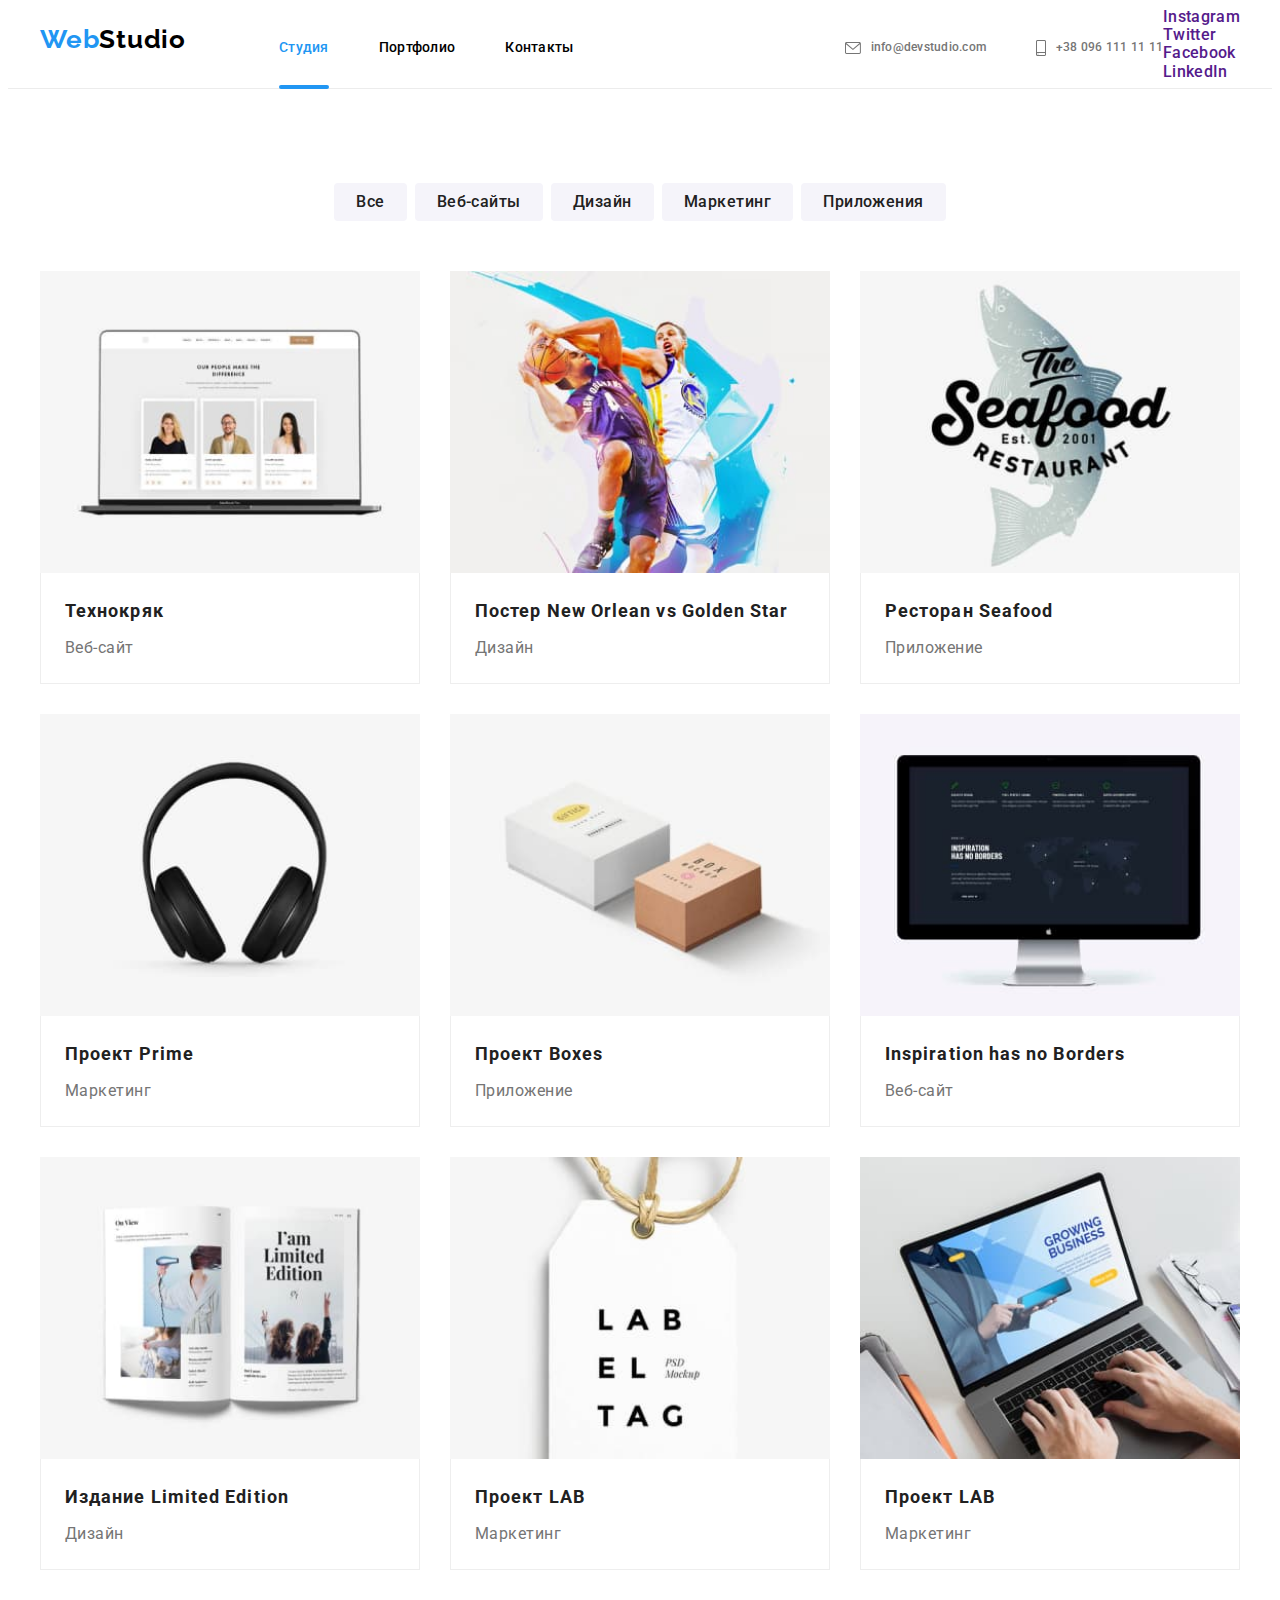
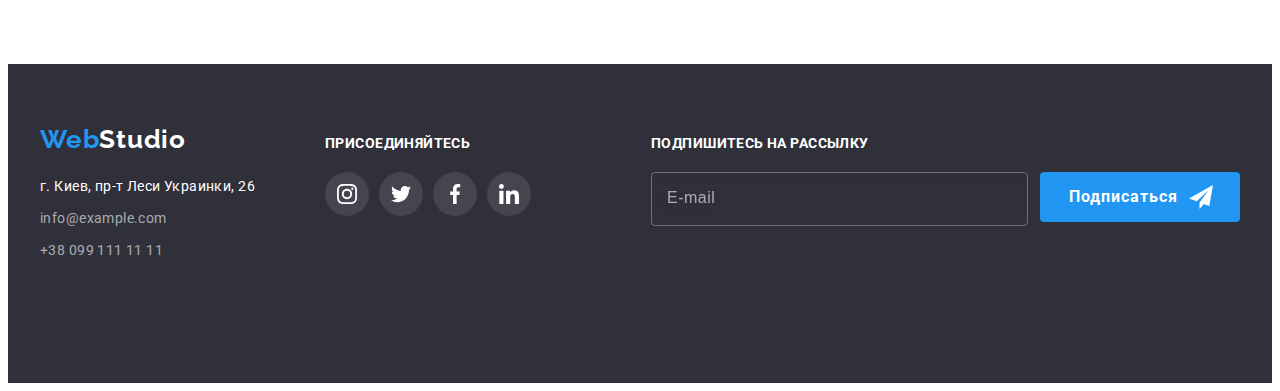
==== portfolio.html @ 8cc7b492 "оптимізовано до екранів телефону, планшету та ноутбуку" ====
<!DOCTYPE html>
<html lang="ru">
  <head>
    <meta charset="UTF-8" />
    <meta http-equiv="X-UA-Compatible" content="IE=edge" />
    <meta name="viewport" content="width=device-width, initial-scale=1.0" />
    <title>Портфолио</title>
    <link rel="preconnect" href="https://fonts.googleapis.com" />
    <link rel="preconnect" href="https://fonts.gstatic.com" crossorigin />
    <link
      href="https://fonts.googleapis.com/css2?family=Raleway:wght@700&family=Roboto:wght@400;500;700;900&display=swap"
      rel="stylesheet"
    />
    <link
      rel="stylesheet"
      href="https://cdnjs.cloudflare.com/ajax/libs/modern-normalize/1.1.0/modern-normalize.min.css"
      integrity="sha512-wpPYUAdjBVSE4KJnH1VR1HeZfpl1ub8YT/NKx4PuQ5NmX2tKuGu6U/JRp5y+Y8XG2tV+wKQpNHVUX03MfMFn9Q=="
      crossorigin="anonymous"
      referrerpolicy="no-referrer"
    />
    <link rel="stylesheet" href="./css/styles.css" />
    <link rel="stylesheet" href="./css/main.min.css" />
  </head>
  <body>
    <header class="header">
      <div class="container">
        <nav class="nav">
          <a class="logo header__logo link" href="index.html"
            >Web<span class="logo-accent-header">Studio</span></a
          >
          <button type="button" class="menu_button" data-menu-button>
            <svg
              width="40"
              height="40"
              aria-expanded="false"
              aria-label="Переключатель мобильного меню"
            >
              <use
                class="icon_cross"
                href="./img/spraite.svg#icon-cross-header"
              ></use>
              <use class="icon_menu" href="./img/spraite.svg#icon-menu"></use>
            </svg>
          </button>

          <div class="menu_header" data-menu>
            <ul class="nav__list header__nav-list list">
              <li class="nav__item">
                <a href="./index.html" class="nav__link link nav__current"
                  >Студия
                </a>
              </li>
              <li class="nav__item">
                <a href="./portfolio.html" class="nav__link link">Портфолио</a>
              </li>
              <li class="nav__item">
                <a href="" class="nav__link link">Контакты</a>
              </li>
            </ul>

            <ul class="header-contact__list list">
              <li class="header-contact__item">
                <a
                  href="tel:+380961111111"
                  class="header-contact__link header-contact__tel-icon link"
                >
                  <svg class="header-contact__icon" width="10" height="16">
                    <use href="./img/spraite.svg#icon-smartphone"></use>
                  </svg>
                  +38 096 111 11 11
                </a>
              </li>
              <li class="header-contact__item">
                <a
                  href="mail:info@devstudio.com"
                  class="header-contact__link header-contact__mail-icon link"
                >
                  <svg class="header-contact__icon" width="16" height="12">
                    <use href="./img/spraite.svg#icon-mailto"></use>
                  </svg>
                  info@devstudio.com
                </a>
              </li>
            </ul>

            <ul class="mobile__list list">
              <li class="mobile__item">
                <a href="" class="mobile__link link">Instagram</a>
              </li>
              <li class="mobile__item">
                <a href="" class="mobile__link link">Twitter</a>
              </li>
              <li class="mobile__item">
                <a href="" class="mobile__link link">Facebook</a>
              </li>
              <li class="mobile__item">
                <a href="" class="mobile__link link">LinkedIn</a>
              </li>
            </ul>
          </div>
        </nav>
      </div>
    </header>

    <main>
      <section class="portfolio">
        <div class="container">
          <h1 class="visually-hidden">Проекты</h1>
          <!-- <div class="menu"> -->
          <ul class="menu__list list">
            <li class="menu__item">
              <button type="button" class="menu__btn button">Все</button>
            </li>
            <li class="menu__item">
              <button type="button" class="menu__btn button">Веб-сайты</button>
            </li>
            <li class="menu__item">
              <button type="button" class="menu__btn button">Дизайн</button>
            </li>
            <li class="menu__item">
              <button type="button" class="menu__btn button">Маркетинг</button>
            </li>
            <li class="menu__item">
              <button type="button" class="menu__btn button">Приложения</button>
            </li>
          </ul>
          <!-- </div> -->

          <ul class="gallery list">
            <li class="gallery__item">
              <a href="" class="gallery__link link">
                <div class="gallery__img">
                  <img
                    src="./img/tehnokryak.jpg"
                    alt="Проект Технокряк"
                    width="370"
                  />
                  <p class="gallery__top-text">
                    Ресурс предлагает комплексные предложения с разным уровнем
                    функционала и сервисов. Все это позволит посетителю получить
                    исчерпывающие сведения о компании или частном лице.
                  </p>
                </div>
                <div class="gallery__box">
                  <h2 class="gallery__title">Технокряк</h2>
                  <p class="gallery__text">Веб-сайт</p>
                </div>
              </a>
            </li>

            <li class="gallery__item">
              <a href="" class="gallery__link link">
                <div class="gallery__img">
                  <img
                    src="./img/orlean.jpg"
                    alt="Проект New Orlean vs Golden Star"
                    width="370"
                  />
                  <p class="gallery__top-text">
                    Ресурс предлагает комплексные предложения с разным уровнем
                    функционала и сервисов. Все это позволит посетителю получить
                    исчерпывающие сведения о компании или частном лице.
                  </p>
                </div>
                <div class="gallery__box">
                  <h2 class="gallery__title">
                    Постер New Orlean vs Golden Star
                  </h2>
                  <p class="gallery__text">Дизайн</p>
                </div>
              </a>
            </li>
            <li class="gallery__item">
              <a href="" class="gallery__link link">
                <div class="gallery__img">
                  <img
                    src="./img/seafood.jpg"
                    alt="Проект Ресторан Seafood"
                    width="370"
                  />
                  <p class="gallery__top-text">
                    Ресурс предлагает комплексные предложения с разным уровнем
                    функционала и сервисов. Все это позволит посетителю получить
                    исчерпывающие сведения о компании или частном лице.
                  </p>
                </div>
                <div class="gallery__box">
                  <h2 class="gallery__title">Ресторан Seafood</h2>
                  <p class="gallery__text">Приложение</p>
                </div>
              </a>
            </li>

            <li class="gallery__item">
              <a href="" class="gallery__link link">
                <div class="gallery__img">
                  <img src="./img/prime.jpg" alt="Проект Prime" width="370" />
                  <p class="gallery__top-text">
                    Ресурс предлагает комплексные предложения с разным уровнем
                    функционала и сервисов. Все это позволит посетителю получить
                    исчерпывающие сведения о компании или частном лице.
                  </p>
                </div>
                <div class="gallery__box">
                  <h2 class="gallery__title">Проект Prime</h2>
                  <p class="gallery__text">Маркетинг</p>
                </div>
              </a>
            </li>

            <li class="gallery__item">
              <a href="" class="gallery__link link">
                <div class="gallery__img">
                  <img src="./img/boxes.jpg" alt="Проект Boxes" width="370" />
                  <p class="gallery__top-text">
                    Ресурс предлагает комплексные предложения с разным уровнем
                    функционала и сервисов. Все это позволит посетителю получить
                    исчерпывающие сведения о компании или частном лице.
                  </p>
                </div>
                <div class="gallery__box">
                  <h2 class="gallery__title">Проект Boxes</h2>
                  <p class="gallery__text">Приложение</p>
                </div>
              </a>
            </li>

            <li class="gallery__item">
              <a href="" class="gallery__link link">
                <div class="gallery__img">
                  <img
                    src="./img/borders.jpg"
                    alt="Проект Inspiration has no Borders"
                    width="370"
                  />
                  <p class="gallery__top-text">
                    Ресурс предлагает комплексные предложения с разным уровнем
                    функционала и сервисов. Все это позволит посетителю получить
                    исчерпывающие сведения о компании или частном лице.
                  </p>
                </div>
                <div class="gallery__box">
                  <h2 class="gallery__title">Inspiration has no Borders</h2>
                  <p class="gallery__text">Веб-сайт</p>
                </div>
              </a>
            </li>

            <li class="gallery__item">
              <a href="" class="gallery__link link">
                <div class="gallery__img">
                  <img
                    src="./img/edition.jpg"
                    alt="Проект Limited Edition"
                    width="370"
                  />
                  <p class="gallery__top-text">
                    Ресурс предлагает комплексные предложения с разным уровнем
                    функционала и сервисов. Все это позволит посетителю получить
                    исчерпывающие сведения о компании или частном лице.
                  </p>
                </div>
                <div class="gallery__box">
                  <h2 class="gallery__title">Издание Limited Edition</h2>
                  <p class="gallery__text">Дизайн</p>
                </div>
              </a>
            </li>

            <li class="gallery__item">
              <a href="" class="gallery__link link">
                <div class="gallery__img">
                  <img src="./img/lab.jpg" alt="Проект LAB" width="370" />
                  <p class="gallery__top-text">
                    Ресурс предлагает комплексные предложения с разным уровнем
                    функционала и сервисов. Все это позволит посетителю получить
                    исчерпывающие сведения о компании или частном лице.
                  </p>
                </div>
                <div class="gallery__box">
                  <h2 class="gallery__title">Проект LAB</h2>
                  <p class="gallery__text">Маркетинг</p>
                </div>
              </a>
            </li>

            <li class="gallery__item">
              <a href="" class="gallery__link link">
                <div class="gallery__img">
                  <img
                    src="./img/business.jpg"
                    alt="Проект Growing Business"
                    width="370"
                  />
                  <p class="gallery__top-text">
                    Ресурс предлагает комплексные предложения с разным уровнем
                    функционала и сервисов. Все это позволит посетителю получить
                    исчерпывающие сведения о компании или частном лице.
                  </p>
                </div>
                <div class="gallery__box">
                  <h2 class="gallery__title">Проект LAB</h2>
                  <p class="gallery__text">Маркетинг</p>
                </div>
              </a>
            </li>
          </ul>
        </div>
      </section>
    </main>

    <footer class="footer">
      <div class="container footer__container">
        <div class="footer__contact-box">
          <a class="logo footer__logo link" href="index.html"
            >Web<span class="footer__accent-logo">Studio</span></a
          >
          <address class="footer__address">
            г. Киев, пр-т Леси Украинки, 26
          </address>
          <ul class="footer__list list">
            <li class="footer__item">
              <a class="footer__contact link" href="mailto:info@example.com"
                >info@example.com</a
              >
            </li>
            <li class="footer__item">
              <a class="footer__contact link" href="tel:+380991111111"
                >+38 099 111 11 11</a
              >
            </li>
          </ul>
        </div>

        <div class="footer__socials">
          <h2 class="footer__title">присоединяйтесь</h2>

          <ul class="socials list">
            <li class="socials__item">
              <a class="socials__link footer__link link" href=""
                ><svg
                  class="socials__icon footer__icon"
                  width="20px"
                  height="20px"
                >
                  <use href="./img/spraite.svg#icon-instagram"></use>
                </svg>
              </a>
            </li>

            <li class="socials__item">
              <a class="socials__link footer__link link" href=""
                ><svg
                  class="socials__icon footer__icon"
                  width="20px"
                  height="20px"
                >
                  <use href="./img/spraite.svg#icon-twitter"></use>
                </svg>
              </a>
            </li>

            <li class="socials__item">
              <a class="socials__link footer__link link" href=""
                ><svg
                  class="socials__icon footer__icon"
                  width="20px"
                  height="20px"
                >
                  <use href="./img/spraite.svg#icon-facebook"></use>
                </svg>
              </a>
            </li>

            <li class="socials__item">
              <a class="socials__link footer__link link" href=""
                ><svg
                  class="socials__icon footer__icon"
                  width="20px"
                  height="20px"
                >
                  <use href="./img/spraite.svg#icon-linkedin"></use>
                </svg>
              </a>
            </li>
          </ul>
        </div>

        <div class="subscribe">
          <p class="subscribe__text">Подпишитесь на рассылку</p>

          <form name="subscribe__form" class="subscribe__form">
            <input
              type="email"
              class="subscribe__input"
              name="user-email-two"
              id="user-email-two"
              placeholder="E-mail"
            />

            <button type="submit" class="btn subscribe__btn button">
              Подписаться
              <svg class="subscribe__icon" width="24" height="24">
                <use href="./img/spraite.svg#icon-icon-send"></use>
              </svg>
            </button>
          </form>
        </div>
      </div>
    </footer>

    <script src="./js/mobile-menu.js"></script>
  </body>
</html>
---- css/styles.css ----
/* основний колір заголовків 2-3 рівня #212121;  */
/* основний колір тексту  #757575;*/
/* акцент #2196f3; */

/* ----------------------header---------------------- */

/*----------- Перша секція-HERO-ЭФФЕКТИВНЫЕ РЕШЕНИЯ ДЛЯ ВАШЕГО БИЗНЕСА---------*/

/* ------------------------------MODAL--------------- */

/*---------------Переваги-advantage------------------ */

/*------------------------work--Чем мы занимаемся----------------------- */

/*-------------------Наша команда-team------------------ */

/* ---------------Секція Клієнти ---------------*/

/*----------------------footer--------------------- */

/* ----------------------------Підписка на розсилку------------- */

/*----------------------Сторінка 2 Портфолио- gallery--------------------- */
---- css/main.min.css ----
:root{--primary-text-color: #757575;--tittle-text-color: #212121;--accent-color: #2196f3;--main-tittle-text-color: #ffffff;--typical-margin: 30px}body{font-family:Roboto, sans-serif}.link{text-decoration:none}.list{list-style:none}p,h1,h2,h3,h4,h5,h6{margin:0}ul,ol{margin:0;padding-left:0}button{cursor:pointer}img{display:block;max-width:100%;height:auto;width:100%}.visually-hidden{position:absolute;white-space:nowrap;width:1px;height:1px;overflow:hidden;border:0;padding:0;clip:rect(0 0 0 0);clip-path:inset(50%);margin:-1px}.container{width:100%;margin:0 auto;padding-left:15px;padding-right:15px}@media screen and (min-width: 480px){.container{width:480px}}@media screen and (min-width: 768px){.container{width:768px}}@media screen and (min-width: 1200px){.container{width:1200px}}.logo{font-family:Raleway, sans-serif;font-weight:700;font-size:24px;line-height:1.16;letter-spacing:0.03em;color:var(--accent-color)}@media screen and (min-width: 1200px){.logo{font-size:26px;line-height:1.19}}.logo-accent-header{color:#000000}.header__logo{padding:16px 0}.btn{display:flex;align-items:center;margin-left:auto;margin-right:auto;border:1px solid transparent;border-radius:4px;min-width:200px;font-family:inherit;font-weight:700;font-size:16px;line-height:1.88;letter-spacing:0.06em;color:var(--main-tittle-text-color);background-color:var(--accent-color);transition:box-shadow 250ms cubic-bezier(0.4, 0, 0.2, 1),background-color 250ms cubic-bezier(0.4, 0, 0.2, 1)}.btn:hover,.btn:focus{box-shadow:0px 4px 4px #000;background-color:#188ce8}.subscribe__text{margin-bottom:20px;font-weight:700;font-size:14px;line-height:1.14;letter-spacing:0.03em;text-transform:uppercase;color:var(--main-tittle-text-color)}@media screen and (min-width: 1200px){.subscribe{margin-left:auto}}@media screen and (min-width: 1200px){.subscribe__form{display:flex}}.subscribe__input{width:100%;padding-left:15px;margin-bottom:20px;height:50px;border:1px solid rgba(255,255,255,0.3);filter:drop-shadow(0px 4px 4px rgba(0,0,0,0.15));border-radius:4px;outline:none;background:transparent;transition:border-color 250ms cubic-bezier(0.4, 0, 0.2, 1)}@media screen and (min-width: 768px){.subscribe__input{width:450px}}@media screen and (min-width: 1200px){.subscribe__input{width:358px}}.subscribe__input:hover,.subscribe__input:focus{border-color:var(--accent-color)}.subscribe__input::placeholder{font-weight:400;font-size:16px;line-height:1.25;letter-spacing:0.03em;color:rgba(255,255,255,0.6)}.subscribe__btn{padding:10px 28px;position:relative;height:50px}@media screen and (min-width: 1200px){.subscribe__btn{margin-left:12px}}.subscribe__icon{position:absolute;left:148px;top:50%;transform:translateY(-50%)}.backdrop{width:100%;height:100%;background-color:rgba(0,0,0,0.2);position:fixed;top:0;transition:opacity 250ms, visibility 250ms}.modal{padding:40px;width:450px;background-color:#ffffff;border-radius:4px;box-shadow:0px 1px 3px rgba(0,0,0,0.12),0px 1px 1px rgba(0,0,0,0.14),0px 2px 1px rgba(0,0,0,0.2);position:absolute;top:50%;left:50%;transform:translate(-50%, -50%);transition:transform 250ms cubic-bezier(0.4, 0, 0.2, 1)}@media screen and (min-width: 1200px){.modal{width:528px}}.modal__close-btn{width:30px;height:30px;border:1px solid rgba(0,0,0,0.1);border-radius:50%;background-color:transparent;position:absolute;top:8px;right:8px;display:flex;align-items:center;justify-content:center;padding:0}.modal__icon-btn{fill:#000000;transition:fill 250ms cubic-bezier(0.4, 0, 0.2, 1)}.modal__icon-btn:focus,.modal__icon-btn:hover{fill:var(--accent-color)}.is-hidden{visibility:hidden;opacity:0;pointer-events:none}.no-scroll{overflow:hidden}.modal__title{margin-bottom:12px;text-align:center;font-weight:700;font-size:20px;line-height:1.15;text-align:center;letter-spacing:0.03em;color:var(--tittle-text-color)}@media screen and (min-width: 1200px){.modal__title{font-weight:700;font-size:20px;line-height:1.15;letter-spacing:.03em}}.modal__field{margin-bottom:10px}.input__wrap{position:relative}.modal__icon{position:absolute;left:7px;top:50%;transform:translateY(-50%);transition:fill 250ms cubic-bezier(0.4, 0, 0.2, 1)}.modal__input:focus+.modal__icon{fill:var(--accent-color)}.modal__input{width:100%;height:40px;border:1px solid rgba(33,33,33,0.2);border-radius:4px;padding-left:42px;outline:none;transition:border-color 250ms cubic-bezier(0.4, 0, 0.2, 1)}.modal__input:focus,.modal__input:hover{border-color:var(--accent-color)}.modal__text{padding:12px 16px;width:100%;height:120px;border:1px solid rgba(33,33,33,0.2);border-radius:4px;resize:none;outline:none;transition:border-color 250ms cubic-bezier(0.4, 0, 0.2, 1)}.modal__text:focus,.modal__text:hover{border-color:var(--accent-color)}.modal__input::placeholder{font-weight:400;font-size:14px;line-height:1.14;letter-spacing:0.01em;color:rgba(117,117,117,0.5)}.modal__label{font-weight:400;font-size:12px;line-height:1.17;letter-spacing:0.01em;color:var(--primary-text-color);margin-bottom:4px;display:block}.modal__field{margin-bottom:10px}.modal__check-text::before{content:"";width:16px;height:15px;border:2px solid #212121;border-radius:2px;margin-right:8px}.modal__check:checked+.modal__check-text::before{background-color:var(--accent-color);background-image:url(../img/vector.svg);border:none;background-repeat:no-repeat;background-position:center;transition:border-color 250ms cubic-bezier(0.4, 0, 0.2, 1)}.modal__check:focus+.modal__check-text::before{border-color:var(--accent-color)}.modal__check-text{display:flex;align-items:center;position:relative;font-weight:400;font-size:12px;line-height:1.16;letter-spacing:0.03em;color:var(--primary-text-color)}@media screen and (min-width: 1200px){.modal__check-text{font-weight:400;font-size:14px;line-height:1.71}}.modal__check-link{margin-left:3px;font-weight:400;font-size:12px;line-height:1.16;letter-spacing:0.03em;text-decoration-line:underline;color:var(--accent-color)}@media screen and (min-width: 1200px){.modal__check-link{font-size:14px;line-height:1.71;letter-spacing:.03em}}.modal__btn{padding:10px 55px}.card{display:flex;flex-wrap:wrap;gap:30px}.card__item{background:#ffffff;box-shadow:0px 1px 3px rgba(0,0,0,0.12),0px 1px 1px rgba(0,0,0,0.14),0px 2px 1px rgba(0,0,0,0.2);border-radius:0px 0px 4px 4px;width:100%}@media screen and (min-width: 768px){.card__item{width:calc((100% - 30px) / 2)}}@media screen and (min-width: 1200px){.card__item{width:calc((100% - 90px) / 4)}}.card__title{font-weight:500;font-size:16px;line-height:1.19;text-align:center;letter-spacing:0.03em;color:var(--tittle-text-color);margin-bottom:10px}.card__text{line-height:1.19;text-align:center;letter-spacing:0.03em;color:var(--primary-text-color);margin-bottom:16px}.card__box{padding-top:30px;padding-bottom:24px}@media screen and (min-width: 1200px){.card__box{padding-bottom:30px}}.socials{display:flex;justify-content:center}.socials__item{width:44px;height:44px}.socials .socials__item+.socials__item{margin-left:10px}.socials__icon{background-position:center;background-size:contain;background-repeat:no-repeat}.socials__link{display:flex;justify-content:center;align-items:center;width:100%;height:100%;border-radius:50%;transition:background-color 250ms cubic-bezier(0.4, 0, 0.2, 1)}.socials__link:hover,.socials__link:focus{background-color:var(--accent-color)}.menu__list{display:flex}@media screen and (max-width: 767px){.menu__list{margin-bottom:40px;flex-wrap:wrap;row-gap:15px}}@media screen and (min-width: 768px){.menu__list{margin-bottom:30px;justify-content:center}}@media screen and (min-width: 1200px){.menu__list{margin-bottom:50px}}.menu__list .menu__item+.menu__item{margin-left:8px}.menu__btn{font-family:inherit;font-weight:500;font-size:16px;line-height:1.62;letter-spacing:0.03em;color:var(--tittle-text-color);background:#f5f4fa;border:none;cursor:pointer;display:block;padding:6px 22px;border-radius:4px;transition:color 250ms cubic-bezier(0.4, 0, 0.2, 1),background 250ms cubic-bezier(0.4, 0, 0.2, 1),box-shadow 250ms cubic-bezier(0.4, 0, 0.2, 1)}.menu__btn:hover,.menu__btn:focus{background:var(--accent-color);color:var(--main-tittle-text-color);box-shadow:0px 3px 1px rgba(0,0,0,0.1),0px 1px 2px rgba(0,0,0,0.08),0px 2px 2px rgba(0,0,0,0.12)}.header{position:relative;height:60px;font-weight:500;line-height:1.14;letter-spacing:.02em;border-bottom:1px solid #ececec}@media screen and (min-width: 768px){.header{height:80px}}.nav{display:flex}.menu_button{position:fixed;top:10px;right:15px;padding:0;border:none;background-color:transparent;z-index:10}.menu_button:hover,.menu_button:focus{fill:var(--accent-color);transition:fill 250ms var(--time-function)}.menu_button .icon_cross{display:none}.menu_button.is-open .icon_menu{display:none}.menu_button.is-open .icon_cross{display:block}@media screen and (min-width: 768px){.menu_button{display:none}}.menu_header{width:100%}@media screen and (max-width: 767px){.menu_header{display:none;position:fixed;height:800px;background-color:white;top:0;left:0;z-index:1}.menu_header.is-open{display:flex;flex-direction:column;padding:48px 40px}}@media screen and (min-width: 768px){.menu_header{display:flex}}.header__nav-list{font-weight:500;font-size:40px;line-height:1.75;letter-spacing:.02em;margin-bottom:auto}@media screen and (min-width: 768px){.header__nav-list{display:flex;font-weight:500;font-size:14px;line-height:1.14;letter-spacing:.02em;gap:50px;margin-left:88px}}@media screen and (min-width: 1200px){.header__nav-list{margin-left:93px}}.nav__item{margin-bottom:33px}@media screen and (min-width: 768px){.nav__item{margin-bottom:0}}.nav__link{color:var(--title-text-color);transition:color 250ms var(--time-function)}.nav__link:hover,.nav__link:focus{color:var(--accent-color)}@media screen and (min-width: 768px){.nav__link{padding-top:32px;padding-bottom:32px;display:block}}.nav__link{color:var(--title-text-color);transition:color 250ms var(--time-function)}.nav__link:hover,.nav__link:focus{color:var(--accent-color)}@media screen and (min-width: 768px){.nav__link{display:block;padding-top:32px;padding-bottom:32px}}.nav__current{color:var(--accent-color)}@media screen and (min-width: 768px){.nav__current{position:relative}.nav__current:after{content:"";position:absolute;left:0;bottom:-1px;width:100%;height:4px;display:block;background-color:var(--accent-color);border-radius:2px}}@media screen and (min-width: 768px){.header-contact__list{display:flex;flex-direction:column-reverse;justify-content:center;margin-left:auto;gap:10px}}@media screen and (min-width: 1200px){.header-contact__list{flex-direction:row-reverse;align-items:center;gap:50px}}.header-contact__item{margin-bottom:30px}@media screen and (min-width: 768px){.header-contact__item{margin:0}}.header-contact__tel-icon{transition:color 250ms var(--time-function)}.header-contact__tel-icon:focus,.header-contact__tel-icon:hover{color:var(--accent-color)}@media screen and (max-width: 767px){.header-contact__tel-icon{color:var(--accent-color);font-weight:500;font-size:34px;line-height:1.17;letter-spacing:.02em}}@media screen and (min-width: 768px){.header-contact__tel-icon{color:var(--primary-text-color);display:flex;align-items:center;font-weight:500;font-size:12px;line-height:1.16;letter-spacing:.02em}}.header-contact__mail-icon{color:var(--primary-text-color);transition:color 250ms var(--time-function);font-weight:500;font-size:24px;line-height:1.16;letter-spacing:.02em}.header-contact__mail-icon:focus,.header-contact__mail-icon:hover{color:var(--accent-color)}@media screen and (min-width: 768px){.header-contact__mail-icon{font-weight:500;font-size:12px;line-height:1.16;letter-spacing:.02em;display:flex;align-items:center}}.header-contact__icon{display:inline-block;fill:currentColor;margin-right:10px;justify-content:center}@media screen and (max-width: 767px){.header-contact__icon{display:none}}.sites__list{display:flex;gap:20px;margin-top:65px}@media screen and (min-width: 768px){.sites__list{display:none}}.sites__item+.mobile__item{position:relative;transition:color 250ms var(--time-function)}.sites__item+.mobile__item::before{content:"";position:absolute;left:-10px;display:block;height:100%;border-right:1px solid rgba(33,33,33,0.2)}.sites__item+.mobile__item:hover,.sites__item+.mobile__item:focus{color:var(--accent-color)}.sites__link{color:var(--accent-color);font-weight:500;font-size:18px;line-height:1.22;letter-spacing:.02em}.hero{padding:118px 0;max-height:400px;background-image:linear-gradient(to right, rgba(47,48,58,0.4), rgba(47,48,58,0.4)),url(../img/hero-mobil.jpg);background-size:cover;background-position:center;background-repeat:no-repeat;text-align:center}@media screen and (min-width: 768px){.hero{background-image:linear-gradient(to right, rgba(47,48,58,0.4), rgba(47,48,58,0.4)),url(../img/hero-tabl.jpg)}}@media screen and (min-width: 1200px){.hero{padding:200px 0;max-height:600px;background-image:linear-gradient(to right, rgba(47,48,58,0.4), rgba(47,48,58,0.4)),url(../img/hero.jpg)}}@media screen and (min-device-pixel-ratio: 2) and (min-width: 480px), screen and (-webkit-min-device-pixel-ratio: 2) and (min-width: 480px), screen and (min-resolution: 192dpi) and (min-width: 480px), screen and (min-resolution: 2dppx) and (min-width: 480px){.hero{background-image:linear-gradient(to right, rgba(47,48,58,0.4), rgba(47,48,58,0.4)),url(../img/hero-mobil-2x.jpg)}}@media screen and (min-device-pixel-ratio: 2) and (min-width: 768px), screen and (-webkit-min-device-pixel-ratio: 2) and (min-width: 768px), screen and (min-resolution: 192dpi) and (min-width: 768px), screen and (min-resolution: 2dppx) and (min-width: 768px){.hero{background-image:linear-gradient(to right, rgba(47,48,58,0.4), rgba(47,48,58,0.4)),url(../img/hero-tabl-2x.jpg)}}@media screen and (min-device-pixel-ratio: 2) and (min-width: 1200px), screen and (-webkit-min-device-pixel-ratio: 2) and (min-width: 1200px), screen and (min-resolution: 192dpi) and (min-width: 1200px), screen and (min-resolution: 2dppx) and (min-width: 1200px){.hero{background-image:linear-gradient(to right, rgba(47,48,58,0.4), rgba(47,48,58,0.4)),url(../img/hero-desk-2x.jpg)}}.hero__title{margin-bottom:var(--typical-margin);max-width:360px;margin-left:auto;margin-right:auto;font-weight:900;font-size:26px;line-height:1.62;letter-spacing:0.06em;text-transform:uppercase;color:var(--main-tittle-text-color)}@media screen and (min-width: 1200px){.hero__title{max-width:696px;font-size:44px;line-height:1.36}}.hero__btn{padding:10px 32px}.advantage{text-align:left;background-color:#ffffff;padding:60px 0}@media screen and (min-width: 1200px){.advantage{padding-top:94px;padding-bottom:47px}}.advantage__list{display:flex;flex-wrap:wrap;gap:30px}.advantage__item{width:100%}@media screen and (min-width: 768px){.advantage__item{width:calc((100% - 30px) / 2)}}@media screen and (min-width: 1200px){.advantage__item{width:calc((100% - 90px) / 4)}}.advantage__title{margin-bottom:10px;font-size:14px;line-height:1.14;letter-spacing:0.03em;text-transform:uppercase;color:var(--tittle-text-color)}@media screen and (max-width: 767px){.advantage__title{text-align:center}}.advantage__text{font-size:14px;line-height:1.71;letter-spacing:0.03em;color:var(--primary-text-color)}.advantage__icon{display:flex;justify-content:center;align-items:center;margin-bottom:30px;height:120px;border-radius:4px;background-color:#f5f4fa}.work{display:none}@media screen and (min-width: 1200px){.work{display:block;padding-top:94px;padding-bottom:47px}}.work__list{display:flex;gap:30px}.work__title{font-size:36px;line-height:1.17;letter-spacing:0.03em;color:var(--tittle-text-color);margin-bottom:50px;text-align:center}.work__img{position:relative}.work__top-text{position:absolute;width:100%;min-height:70px;bottom:0;padding:27px 82px;font-weight:700;font-size:14px;line-height:1.14;text-align:center;letter-spacing:0.03em;text-transform:uppercase;color:#ffffff;background:rgba(47,48,58,0.8)}.team{background:#f5f4fa}@media screen and (min-width: 480px){.team{padding-top:60px;padding-bottom:60px}}@media screen and (min-width: 768px){.team{padding-top:60px;padding-bottom:60px}}@media screen and (min-width: 1200px){.team{padding-top:94px;padding-bottom:94px}}.team__top-title{font-size:28px;line-height:1.18;letter-spacing:0.03em;color:var(--tittle-text-color);margin-bottom:30px;text-align:center}@media screen and (min-width: 1200px){.team__top-title{margin-bottom:50px;font-size:36px;line-height:1.17}}.socials_team{margin-bottom:25px}@media screen and (min-width: 1200px){.socials_team{margin-bottom:30px}}.socials__link:hover .card__icon,.socials__link:focus .card__icon{fill:#ffffff}.card__icon{fill:#afb1b8;transition:fill 250ms cubic-bezier(0.4, 0, 0.2, 1)}.client{padding:60px 0}@media screen and (min-width: 1200px){.client{padding-top:94px;padding-bottom:94px}}.client__title{margin-bottom:30px;text-align:center;font-weight:700;font-size:28px;line-height:1.18;letter-spacing:0.03em;color:var(--tittle-text-color)}@media screen and (min-width: 1200px){.client__title{font-weight:700;font-size:36px;line-height:1.17;letter-spacing:0.03em;margin-bottom:50px}}.client__list{display:flex;flex-wrap:wrap;gap:30px}.client__item{height:92px;width:calc((100% - 30px) / 2)}@media screen and (min-width: 768px){.client__item{width:calc((100% - 60px) / 3)}}@media screen and (min-width: 1200px){.client__item{width:calc((100% - 150px) / 6)}}.client__link{display:flex;justify-content:center;align-items:center;border:1px solid #afb1b8;width:100%;height:100%;border-radius:4px;transition-property:border-color;transition-duration:250ms;transition-timing-function:cubic-bezier(0.4, 0, 0.2, 1)}.client__icon{fill:#afb1b8;transition-property:fill;transition-duration:250ms;transition-timing-function:cubic-bezier(0.4, 0, 0.2, 1)}.client__link:hover,.client__link:focus{border-color:var(--accent-color)}.client__link:hover .client__icon,.client__link:focus .client__icon{fill:var(--accent-color)}.footer{background:#2f303a;padding-top:60px;padding-bottom:60px;text-align:center}@media screen and (min-width: 768px){.footer__container{display:flex;align-items:baseline;flex-wrap:wrap;margin:0 auto;justify-content:space-around}}@media screen and (min-width: 1200px){.footer__container{text-align:left}}.footer__contact-box{margin-bottom:60px}.footer__logo{margin-bottom:20px;display:block;padding-bottom:0}.footer__accent-logo{color:#ffffff}.footer__address{font-style:normal;font-weight:400;font-size:14px;line-height:1.71;letter-spacing:0.03em;color:var(--main-tittle-text-color);margin-bottom:8px}.footer__contact{font-size:14px;line-height:1.71;letter-spacing:0.03em;color:rgba(255,255,255,0.6);transition-property:color;transition-duration:250ms;transition-timing-function:cubic-bezier(0.4, 0, 0.2, 1)}.footer__contact:hover,.footer__contact:focus{color:var(--accent-color)}.footer__list{display:block}.footer__list .footer__item+.footer__item{margin-top:8px}.footer__title{margin-bottom:20px;font-weight:700;font-size:14px;line-height:1.14;letter-spacing:0.03em;text-transform:uppercase;color:var(--main-tittle-text-color)}.footer__socials{margin-bottom:60px}@media screen and (min-width: 768px){.footer__socials{margin-bottom:0;margin-left:165px}}@media screen and (min-width: 1200px){.footer__socials{margin-left:70px}}.footer__icon{fill:#ffffff}.footer__link{background:rgba(255,255,255,0.1)}.portfolio{padding:60px 0}@media screen and (min-width: 1200px){.portfolio{padding:94px 0}}.gallery{display:flex;flex-wrap:wrap;gap:30px}.gallery__item{width:450px}@media screen and (min-width: 768px){.gallery__item{flex-basis:calc((100% - 30px) / 2)}}@media screen and (min-width: 1200px){.gallery__item{flex-basis:calc((100% - 60px) / 3)}}.gallery__link{display:block;transition-property:box-shadow;transition-duration:250ms;transition-timing-function:cubic-bezier(0.4, 0, 0.2, 1);text-decoration:none}.gallery__link:hover,.gallery__link:focus{box-shadow:0px 1px 1px rgba(0,0,0,0.12),0px 4px 4px rgba(0,0,0,0.06),1px 4px 6px rgba(0,0,0,0.16)}.gallery__box{padding:20px 24px;border-left:1px solid #eeeeee;border-right:1px solid #eeeeee;border-bottom:1px solid #eeeeee}.gallery__title{font-size:18px;line-height:2;letter-spacing:0.06em;color:var(--tittle-text-color);margin-bottom:4px}.gallery__text{line-height:1.88;letter-spacing:0.03em;color:var(--primary-text-color)}.gallery__link:hover .gallery__top-text{transform:translateY(0)}.gallery__img{position:relative;overflow:hidden}.gallery__top-text{position:absolute;top:0;background-color:rgba(33,150,243,0.9);padding:77px 24px;width:100%;height:100%;transform:translateY(100%);transition:transform 250ms cubic-bezier(0.4, 0, 0.2, 1);font-weight:400;font-size:18px;line-height:1.56;letter-spacing:0.03em;color:var(--main-tittle-text-color)}@media screen and (min-width: 768px){.gallery__top-text{padding:49px 24px 77px 24px}}@media screen and (min-width: 1200px){.gallery__top-text{padding:63px 24px}}
/*# sourceMappingURL=main.min.css.map */
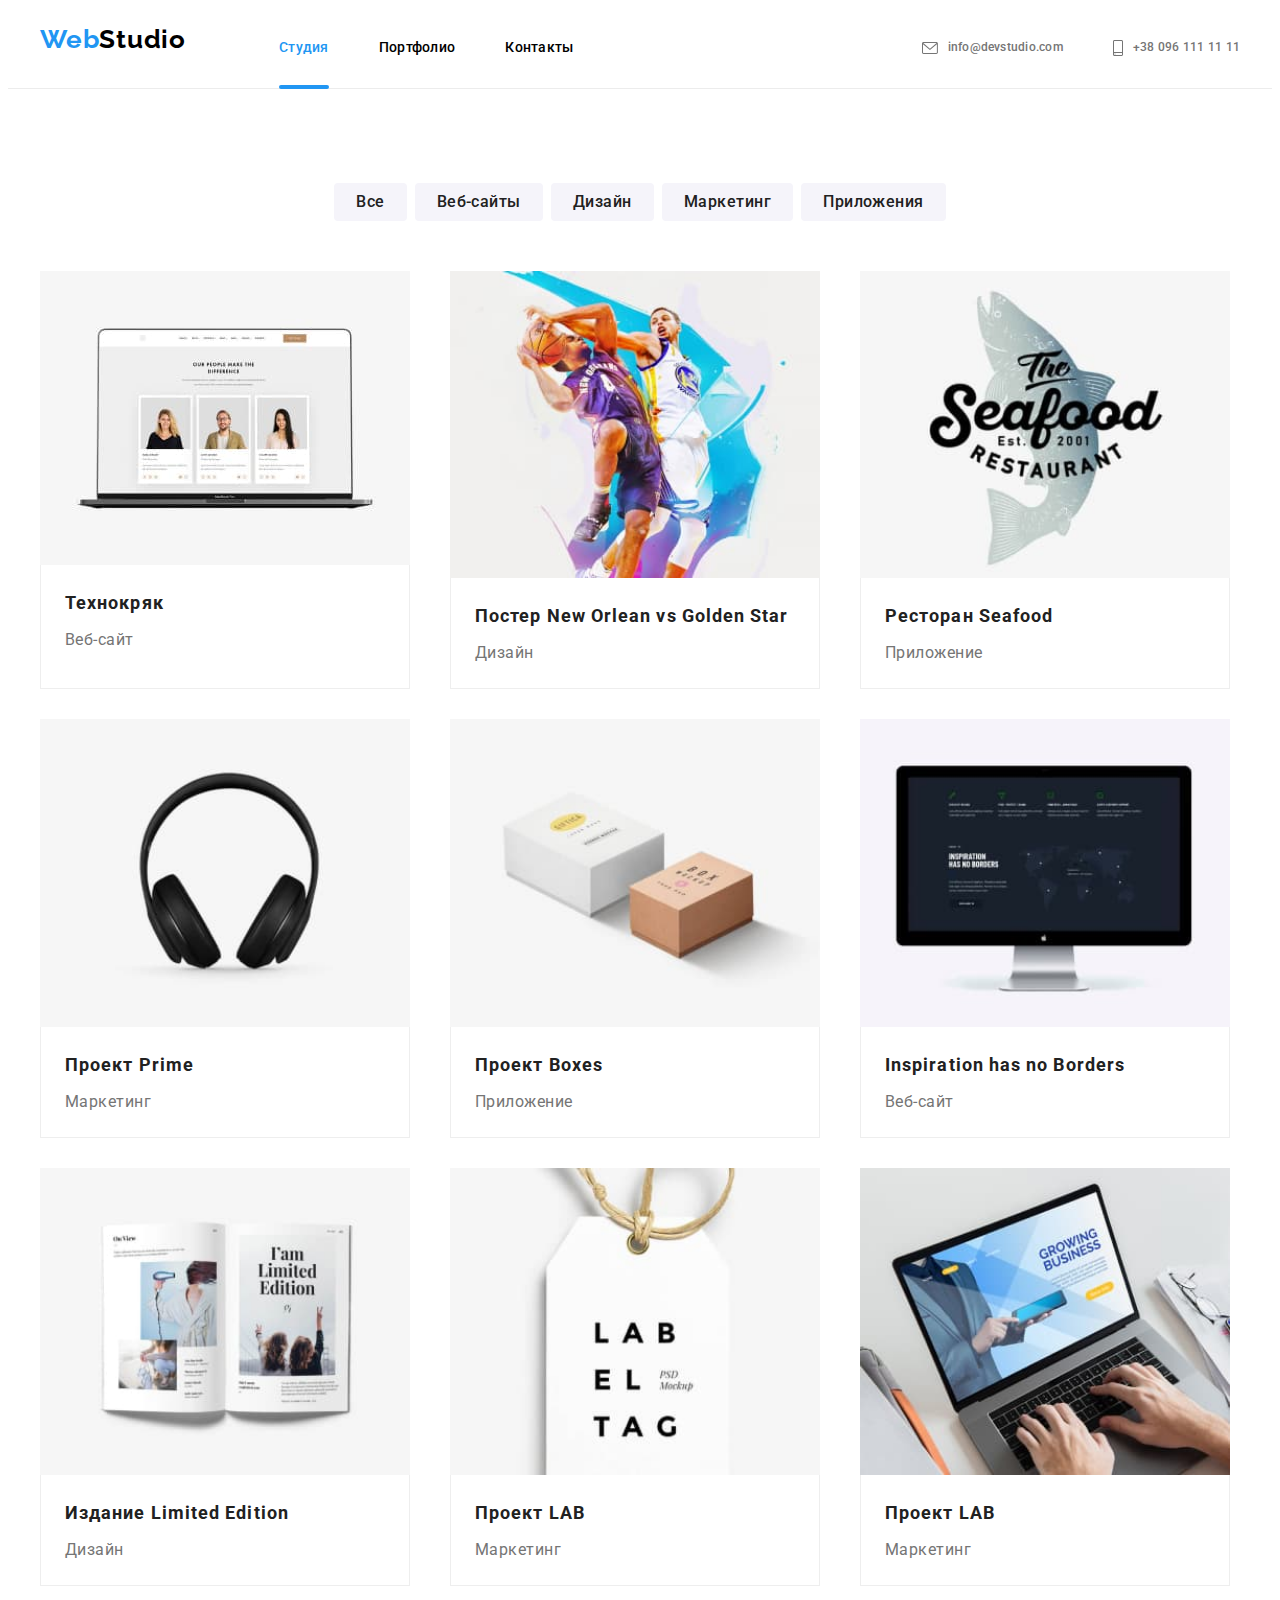
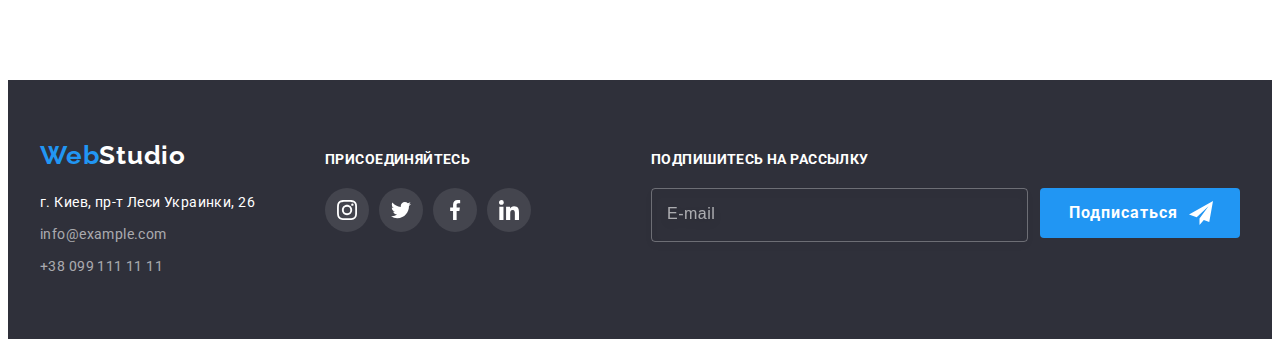
==== commit 37c7561e: "виправлено помилки після 1-ї перевірки" ====
--- a/portfolio.html
+++ b/portfolio.html
@@ -83,18 +83,18 @@
               </li>
             </ul>
 
-            <ul class="mobile__list list">
-              <li class="mobile__item">
+            <ul class="sites__list list">
+              <li class="sites__item">
                 <a href="" class="mobile__link link">Instagram</a>
               </li>
-              <li class="mobile__item">
-                <a href="" class="mobile__link link">Twitter</a>
-              </li>
-              <li class="mobile__item">
-                <a href="" class="mobile__link link">Facebook</a>
-              </li>
-              <li class="mobile__item">
-                <a href="" class="mobile__link link">LinkedIn</a>
+              <li class="sites__item">
+                <a href="" class="sites__link link">Twitter</a>
+              </li>
+              <li class="sites__item">
+                <a href="" class="sites__link link">Facebook</a>
+              </li>
+              <li class="sites__item">
+                <a href="" class="sites__link link">LinkedIn</a>
               </li>
             </ul>
           </div>
@@ -131,6 +131,7 @@
               <a href="" class="gallery__link link">
                 <div class="gallery__img">
                   <img
+                    srcset="./img/tehnokryak.jpg 1x, ./img/tehnokryak-2x.jpg 2x"
                     src="./img/tehnokryak.jpg"
                     alt="Проект Технокряк"
                     width="370"
@@ -152,6 +153,7 @@
               <a href="" class="gallery__link link">
                 <div class="gallery__img">
                   <img
+                    srcset="./img/orlean.jpg 1x, ./img/orlean-2x.jpg 2x"
                     src="./img/orlean.jpg"
                     alt="Проект New Orlean vs Golden Star"
                     width="370"
@@ -170,10 +172,12 @@
                 </div>
               </a>
             </li>
-            <li class="gallery__item">
-              <a href="" class="gallery__link link">
-                <div class="gallery__img">
-                  <img
+
+            <li class="gallery__item">
+              <a href="" class="gallery__link link">
+                <div class="gallery__img">
+                  <img
+                    srcset="./img/seafood.jpg 1x, ./img/seafood-2x.jpg 2x"
                     src="./img/seafood.jpg"
                     alt="Проект Ресторан Seafood"
                     width="370"
@@ -194,7 +198,12 @@
             <li class="gallery__item">
               <a href="" class="gallery__link link">
                 <div class="gallery__img">
-                  <img src="./img/prime.jpg" alt="Проект Prime" width="370" />
+                  <img
+                    srcset="./img/prime.jpg 1x, ./img/prime-2x.jpg 2x"
+                    src="./img/prime.jpg"
+                    alt="Проект Prime"
+                    width="370"
+                  />
                   <p class="gallery__top-text">
                     Ресурс предлагает комплексные предложения с разным уровнем
                     функционала и сервисов. Все это позволит посетителю получить
@@ -211,7 +220,12 @@
             <li class="gallery__item">
               <a href="" class="gallery__link link">
                 <div class="gallery__img">
-                  <img src="./img/boxes.jpg" alt="Проект Boxes" width="370" />
+                  <img
+                    srcset="./img/boxes.jpg 1x, ./img/boxes-2x.jpg 2x"
+                    src="./img/boxes.jpg"
+                    alt="Проект Boxes"
+                    width="370"
+                  />
                   <p class="gallery__top-text">
                     Ресурс предлагает комплексные предложения с разным уровнем
                     функционала и сервисов. Все это позволит посетителю получить
@@ -229,6 +243,7 @@
               <a href="" class="gallery__link link">
                 <div class="gallery__img">
                   <img
+                    srcset="./img/borders.jpg 1x, ./img/borders-2x.jpg 2x"
                     src="./img/borders.jpg"
                     alt="Проект Inspiration has no Borders"
                     width="370"
@@ -250,6 +265,7 @@
               <a href="" class="gallery__link link">
                 <div class="gallery__img">
                   <img
+                    srcset="./img/edition.jpg 1x, ./img/edition-2x.jpg 2x"
                     src="./img/edition.jpg"
                     alt="Проект Limited Edition"
                     width="370"
@@ -270,7 +286,12 @@
             <li class="gallery__item">
               <a href="" class="gallery__link link">
                 <div class="gallery__img">
-                  <img src="./img/lab.jpg" alt="Проект LAB" width="370" />
+                  <img
+                    srcset="./img/lab.jpg 1x, ./img/lab-2x.jpg 2x"
+                    src="./img/lab.jpg"
+                    alt="Проект LAB"
+                    width="370"
+                  />
                   <p class="gallery__top-text">
                     Ресурс предлагает комплексные предложения с разным уровнем
                     функционала и сервисов. Все это позволит посетителю получить
@@ -288,6 +309,7 @@
               <a href="" class="gallery__link link">
                 <div class="gallery__img">
                   <img
+                    srcset="./img/business.jpg 1x, ./img/business-2x.jpg 2x"
                     src="./img/business.jpg"
                     alt="Проект Growing Business"
                     width="370"
--- a/css/main.min.css
+++ b/css/main.min.css
@@ -1,2 +1 @@
-:root{--primary-text-color: #757575;--tittle-text-color: #212121;--accent-color: #2196f3;--main-tittle-text-color: #ffffff;--typical-margin: 30px}body{font-family:Roboto, sans-serif}.link{text-decoration:none}.list{list-style:none}p,h1,h2,h3,h4,h5,h6{margin:0}ul,ol{margin:0;padding-left:0}button{cursor:pointer}img{display:block;max-width:100%;height:auto;width:100%}.visually-hidden{position:absolute;white-space:nowrap;width:1px;height:1px;overflow:hidden;border:0;padding:0;clip:rect(0 0 0 0);clip-path:inset(50%);margin:-1px}.container{width:100%;margin:0 auto;padding-left:15px;padding-right:15px}@media screen and (min-width: 480px){.container{width:480px}}@media screen and (min-width: 768px){.container{width:768px}}@media screen and (min-width: 1200px){.container{width:1200px}}.logo{font-family:Raleway, sans-serif;font-weight:700;font-size:24px;line-height:1.16;letter-spacing:0.03em;color:var(--accent-color)}@media screen and (min-width: 1200px){.logo{font-size:26px;line-height:1.19}}.logo-accent-header{color:#000000}.header__logo{padding:16px 0}.btn{display:flex;align-items:center;margin-left:auto;margin-right:auto;border:1px solid transparent;border-radius:4px;min-width:200px;font-family:inherit;font-weight:700;font-size:16px;line-height:1.88;letter-spacing:0.06em;color:var(--main-tittle-text-color);background-color:var(--accent-color);transition:box-shadow 250ms cubic-bezier(0.4, 0, 0.2, 1),background-color 250ms cubic-bezier(0.4, 0, 0.2, 1)}.btn:hover,.btn:focus{box-shadow:0px 4px 4px #000;background-color:#188ce8}.subscribe__text{margin-bottom:20px;font-weight:700;font-size:14px;line-height:1.14;letter-spacing:0.03em;text-transform:uppercase;color:var(--main-tittle-text-color)}@media screen and (min-width: 1200px){.subscribe{margin-left:auto}}@media screen and (min-width: 1200px){.subscribe__form{display:flex}}.subscribe__input{width:100%;padding-left:15px;margin-bottom:20px;height:50px;border:1px solid rgba(255,255,255,0.3);filter:drop-shadow(0px 4px 4px rgba(0,0,0,0.15));border-radius:4px;outline:none;background:transparent;transition:border-color 250ms cubic-bezier(0.4, 0, 0.2, 1)}@media screen and (min-width: 768px){.subscribe__input{width:450px}}@media screen and (min-width: 1200px){.subscribe__input{width:358px}}.subscribe__input:hover,.subscribe__input:focus{border-color:var(--accent-color)}.subscribe__input::placeholder{font-weight:400;font-size:16px;line-height:1.25;letter-spacing:0.03em;color:rgba(255,255,255,0.6)}.subscribe__btn{padding:10px 28px;position:relative;height:50px}@media screen and (min-width: 1200px){.subscribe__btn{margin-left:12px}}.subscribe__icon{position:absolute;left:148px;top:50%;transform:translateY(-50%)}.backdrop{width:100%;height:100%;background-color:rgba(0,0,0,0.2);position:fixed;top:0;transition:opacity 250ms, visibility 250ms}.modal{padding:40px;width:450px;background-color:#ffffff;border-radius:4px;box-shadow:0px 1px 3px rgba(0,0,0,0.12),0px 1px 1px rgba(0,0,0,0.14),0px 2px 1px rgba(0,0,0,0.2);position:absolute;top:50%;left:50%;transform:translate(-50%, -50%);transition:transform 250ms cubic-bezier(0.4, 0, 0.2, 1)}@media screen and (min-width: 1200px){.modal{width:528px}}.modal__close-btn{width:30px;height:30px;border:1px solid rgba(0,0,0,0.1);border-radius:50%;background-color:transparent;position:absolute;top:8px;right:8px;display:flex;align-items:center;justify-content:center;padding:0}.modal__icon-btn{fill:#000000;transition:fill 250ms cubic-bezier(0.4, 0, 0.2, 1)}.modal__icon-btn:focus,.modal__icon-btn:hover{fill:var(--accent-color)}.is-hidden{visibility:hidden;opacity:0;pointer-events:none}.no-scroll{overflow:hidden}.modal__title{margin-bottom:12px;text-align:center;font-weight:700;font-size:20px;line-height:1.15;text-align:center;letter-spacing:0.03em;color:var(--tittle-text-color)}@media screen and (min-width: 1200px){.modal__title{font-weight:700;font-size:20px;line-height:1.15;letter-spacing:.03em}}.modal__field{margin-bottom:10px}.input__wrap{position:relative}.modal__icon{position:absolute;left:7px;top:50%;transform:translateY(-50%);transition:fill 250ms cubic-bezier(0.4, 0, 0.2, 1)}.modal__input:focus+.modal__icon{fill:var(--accent-color)}.modal__input{width:100%;height:40px;border:1px solid rgba(33,33,33,0.2);border-radius:4px;padding-left:42px;outline:none;transition:border-color 250ms cubic-bezier(0.4, 0, 0.2, 1)}.modal__input:focus,.modal__input:hover{border-color:var(--accent-color)}.modal__text{padding:12px 16px;width:100%;height:120px;border:1px solid rgba(33,33,33,0.2);border-radius:4px;resize:none;outline:none;transition:border-color 250ms cubic-bezier(0.4, 0, 0.2, 1)}.modal__text:focus,.modal__text:hover{border-color:var(--accent-color)}.modal__input::placeholder{font-weight:400;font-size:14px;line-height:1.14;letter-spacing:0.01em;color:rgba(117,117,117,0.5)}.modal__label{font-weight:400;font-size:12px;line-height:1.17;letter-spacing:0.01em;color:var(--primary-text-color);margin-bottom:4px;display:block}.modal__field{margin-bottom:10px}.modal__check-text::before{content:"";width:16px;height:15px;border:2px solid #212121;border-radius:2px;margin-right:8px}.modal__check:checked+.modal__check-text::before{background-color:var(--accent-color);background-image:url(../img/vector.svg);border:none;background-repeat:no-repeat;background-position:center;transition:border-color 250ms cubic-bezier(0.4, 0, 0.2, 1)}.modal__check:focus+.modal__check-text::before{border-color:var(--accent-color)}.modal__check-text{display:flex;align-items:center;position:relative;font-weight:400;font-size:12px;line-height:1.16;letter-spacing:0.03em;color:var(--primary-text-color)}@media screen and (min-width: 1200px){.modal__check-text{font-weight:400;font-size:14px;line-height:1.71}}.modal__check-link{margin-left:3px;font-weight:400;font-size:12px;line-height:1.16;letter-spacing:0.03em;text-decoration-line:underline;color:var(--accent-color)}@media screen and (min-width: 1200px){.modal__check-link{font-size:14px;line-height:1.71;letter-spacing:.03em}}.modal__btn{padding:10px 55px}.card{display:flex;flex-wrap:wrap;gap:30px}.card__item{background:#ffffff;box-shadow:0px 1px 3px rgba(0,0,0,0.12),0px 1px 1px rgba(0,0,0,0.14),0px 2px 1px rgba(0,0,0,0.2);border-radius:0px 0px 4px 4px;width:100%}@media screen and (min-width: 768px){.card__item{width:calc((100% - 30px) / 2)}}@media screen and (min-width: 1200px){.card__item{width:calc((100% - 90px) / 4)}}.card__title{font-weight:500;font-size:16px;line-height:1.19;text-align:center;letter-spacing:0.03em;color:var(--tittle-text-color);margin-bottom:10px}.card__text{line-height:1.19;text-align:center;letter-spacing:0.03em;color:var(--primary-text-color);margin-bottom:16px}.card__box{padding-top:30px;padding-bottom:24px}@media screen and (min-width: 1200px){.card__box{padding-bottom:30px}}.socials{display:flex;justify-content:center}.socials__item{width:44px;height:44px}.socials .socials__item+.socials__item{margin-left:10px}.socials__icon{background-position:center;background-size:contain;background-repeat:no-repeat}.socials__link{display:flex;justify-content:center;align-items:center;width:100%;height:100%;border-radius:50%;transition:background-color 250ms cubic-bezier(0.4, 0, 0.2, 1)}.socials__link:hover,.socials__link:focus{background-color:var(--accent-color)}.menu__list{display:flex}@media screen and (max-width: 767px){.menu__list{margin-bottom:40px;flex-wrap:wrap;row-gap:15px}}@media screen and (min-width: 768px){.menu__list{margin-bottom:30px;justify-content:center}}@media screen and (min-width: 1200px){.menu__list{margin-bottom:50px}}.menu__list .menu__item+.menu__item{margin-left:8px}.menu__btn{font-family:inherit;font-weight:500;font-size:16px;line-height:1.62;letter-spacing:0.03em;color:var(--tittle-text-color);background:#f5f4fa;border:none;cursor:pointer;display:block;padding:6px 22px;border-radius:4px;transition:color 250ms cubic-bezier(0.4, 0, 0.2, 1),background 250ms cubic-bezier(0.4, 0, 0.2, 1),box-shadow 250ms cubic-bezier(0.4, 0, 0.2, 1)}.menu__btn:hover,.menu__btn:focus{background:var(--accent-color);color:var(--main-tittle-text-color);box-shadow:0px 3px 1px rgba(0,0,0,0.1),0px 1px 2px rgba(0,0,0,0.08),0px 2px 2px rgba(0,0,0,0.12)}.header{position:relative;height:60px;font-weight:500;line-height:1.14;letter-spacing:.02em;border-bottom:1px solid #ececec}@media screen and (min-width: 768px){.header{height:80px}}.nav{display:flex}.menu_button{position:fixed;top:10px;right:15px;padding:0;border:none;background-color:transparent;z-index:10}.menu_button:hover,.menu_button:focus{fill:var(--accent-color);transition:fill 250ms var(--time-function)}.menu_button .icon_cross{display:none}.menu_button.is-open .icon_menu{display:none}.menu_button.is-open .icon_cross{display:block}@media screen and (min-width: 768px){.menu_button{display:none}}.menu_header{width:100%}@media screen and (max-width: 767px){.menu_header{display:none;position:fixed;height:800px;background-color:white;top:0;left:0;z-index:1}.menu_header.is-open{display:flex;flex-direction:column;padding:48px 40px}}@media screen and (min-width: 768px){.menu_header{display:flex}}.header__nav-list{font-weight:500;font-size:40px;line-height:1.75;letter-spacing:.02em;margin-bottom:auto}@media screen and (min-width: 768px){.header__nav-list{display:flex;font-weight:500;font-size:14px;line-height:1.14;letter-spacing:.02em;gap:50px;margin-left:88px}}@media screen and (min-width: 1200px){.header__nav-list{margin-left:93px}}.nav__item{margin-bottom:33px}@media screen and (min-width: 768px){.nav__item{margin-bottom:0}}.nav__link{color:var(--title-text-color);transition:color 250ms var(--time-function)}.nav__link:hover,.nav__link:focus{color:var(--accent-color)}@media screen and (min-width: 768px){.nav__link{padding-top:32px;padding-bottom:32px;display:block}}.nav__link{color:var(--title-text-color);transition:color 250ms var(--time-function)}.nav__link:hover,.nav__link:focus{color:var(--accent-color)}@media screen and (min-width: 768px){.nav__link{display:block;padding-top:32px;padding-bottom:32px}}.nav__current{color:var(--accent-color)}@media screen and (min-width: 768px){.nav__current{position:relative}.nav__current:after{content:"";position:absolute;left:0;bottom:-1px;width:100%;height:4px;display:block;background-color:var(--accent-color);border-radius:2px}}@media screen and (min-width: 768px){.header-contact__list{display:flex;flex-direction:column-reverse;justify-content:center;margin-left:auto;gap:10px}}@media screen and (min-width: 1200px){.header-contact__list{flex-direction:row-reverse;align-items:center;gap:50px}}.header-contact__item{margin-bottom:30px}@media screen and (min-width: 768px){.header-contact__item{margin:0}}.header-contact__tel-icon{transition:color 250ms var(--time-function)}.header-contact__tel-icon:focus,.header-contact__tel-icon:hover{color:var(--accent-color)}@media screen and (max-width: 767px){.header-contact__tel-icon{color:var(--accent-color);font-weight:500;font-size:34px;line-height:1.17;letter-spacing:.02em}}@media screen and (min-width: 768px){.header-contact__tel-icon{color:var(--primary-text-color);display:flex;align-items:center;font-weight:500;font-size:12px;line-height:1.16;letter-spacing:.02em}}.header-contact__mail-icon{color:var(--primary-text-color);transition:color 250ms var(--time-function);font-weight:500;font-size:24px;line-height:1.16;letter-spacing:.02em}.header-contact__mail-icon:focus,.header-contact__mail-icon:hover{color:var(--accent-color)}@media screen and (min-width: 768px){.header-contact__mail-icon{font-weight:500;font-size:12px;line-height:1.16;letter-spacing:.02em;display:flex;align-items:center}}.header-contact__icon{display:inline-block;fill:currentColor;margin-right:10px;justify-content:center}@media screen and (max-width: 767px){.header-contact__icon{display:none}}.sites__list{display:flex;gap:20px;margin-top:65px}@media screen and (min-width: 768px){.sites__list{display:none}}.sites__item+.mobile__item{position:relative;transition:color 250ms var(--time-function)}.sites__item+.mobile__item::before{content:"";position:absolute;left:-10px;display:block;height:100%;border-right:1px solid rgba(33,33,33,0.2)}.sites__item+.mobile__item:hover,.sites__item+.mobile__item:focus{color:var(--accent-color)}.sites__link{color:var(--accent-color);font-weight:500;font-size:18px;line-height:1.22;letter-spacing:.02em}.hero{padding:118px 0;max-height:400px;background-image:linear-gradient(to right, rgba(47,48,58,0.4), rgba(47,48,58,0.4)),url(../img/hero-mobil.jpg);background-size:cover;background-position:center;background-repeat:no-repeat;text-align:center}@media screen and (min-width: 768px){.hero{background-image:linear-gradient(to right, rgba(47,48,58,0.4), rgba(47,48,58,0.4)),url(../img/hero-tabl.jpg)}}@media screen and (min-width: 1200px){.hero{padding:200px 0;max-height:600px;background-image:linear-gradient(to right, rgba(47,48,58,0.4), rgba(47,48,58,0.4)),url(../img/hero.jpg)}}@media screen and (min-device-pixel-ratio: 2) and (min-width: 480px), screen and (-webkit-min-device-pixel-ratio: 2) and (min-width: 480px), screen and (min-resolution: 192dpi) and (min-width: 480px), screen and (min-resolution: 2dppx) and (min-width: 480px){.hero{background-image:linear-gradient(to right, rgba(47,48,58,0.4), rgba(47,48,58,0.4)),url(../img/hero-mobil-2x.jpg)}}@media screen and (min-device-pixel-ratio: 2) and (min-width: 768px), screen and (-webkit-min-device-pixel-ratio: 2) and (min-width: 768px), screen and (min-resolution: 192dpi) and (min-width: 768px), screen and (min-resolution: 2dppx) and (min-width: 768px){.hero{background-image:linear-gradient(to right, rgba(47,48,58,0.4), rgba(47,48,58,0.4)),url(../img/hero-tabl-2x.jpg)}}@media screen and (min-device-pixel-ratio: 2) and (min-width: 1200px), screen and (-webkit-min-device-pixel-ratio: 2) and (min-width: 1200px), screen and (min-resolution: 192dpi) and (min-width: 1200px), screen and (min-resolution: 2dppx) and (min-width: 1200px){.hero{background-image:linear-gradient(to right, rgba(47,48,58,0.4), rgba(47,48,58,0.4)),url(../img/hero-desk-2x.jpg)}}.hero__title{margin-bottom:var(--typical-margin);max-width:360px;margin-left:auto;margin-right:auto;font-weight:900;font-size:26px;line-height:1.62;letter-spacing:0.06em;text-transform:uppercase;color:var(--main-tittle-text-color)}@media screen and (min-width: 1200px){.hero__title{max-width:696px;font-size:44px;line-height:1.36}}.hero__btn{padding:10px 32px}.advantage{text-align:left;background-color:#ffffff;padding:60px 0}@media screen and (min-width: 1200px){.advantage{padding-top:94px;padding-bottom:47px}}.advantage__list{display:flex;flex-wrap:wrap;gap:30px}.advantage__item{width:100%}@media screen and (min-width: 768px){.advantage__item{width:calc((100% - 30px) / 2)}}@media screen and (min-width: 1200px){.advantage__item{width:calc((100% - 90px) / 4)}}.advantage__title{margin-bottom:10px;font-size:14px;line-height:1.14;letter-spacing:0.03em;text-transform:uppercase;color:var(--tittle-text-color)}@media screen and (max-width: 767px){.advantage__title{text-align:center}}.advantage__text{font-size:14px;line-height:1.71;letter-spacing:0.03em;color:var(--primary-text-color)}.advantage__icon{display:flex;justify-content:center;align-items:center;margin-bottom:30px;height:120px;border-radius:4px;background-color:#f5f4fa}.work{display:none}@media screen and (min-width: 1200px){.work{display:block;padding-top:94px;padding-bottom:47px}}.work__list{display:flex;gap:30px}.work__title{font-size:36px;line-height:1.17;letter-spacing:0.03em;color:var(--tittle-text-color);margin-bottom:50px;text-align:center}.work__img{position:relative}.work__top-text{position:absolute;width:100%;min-height:70px;bottom:0;padding:27px 82px;font-weight:700;font-size:14px;line-height:1.14;text-align:center;letter-spacing:0.03em;text-transform:uppercase;color:#ffffff;background:rgba(47,48,58,0.8)}.team{background:#f5f4fa}@media screen and (min-width: 480px){.team{padding-top:60px;padding-bottom:60px}}@media screen and (min-width: 768px){.team{padding-top:60px;padding-bottom:60px}}@media screen and (min-width: 1200px){.team{padding-top:94px;padding-bottom:94px}}.team__top-title{font-size:28px;line-height:1.18;letter-spacing:0.03em;color:var(--tittle-text-color);margin-bottom:30px;text-align:center}@media screen and (min-width: 1200px){.team__top-title{margin-bottom:50px;font-size:36px;line-height:1.17}}.socials_team{margin-bottom:25px}@media screen and (min-width: 1200px){.socials_team{margin-bottom:30px}}.socials__link:hover .card__icon,.socials__link:focus .card__icon{fill:#ffffff}.card__icon{fill:#afb1b8;transition:fill 250ms cubic-bezier(0.4, 0, 0.2, 1)}.client{padding:60px 0}@media screen and (min-width: 1200px){.client{padding-top:94px;padding-bottom:94px}}.client__title{margin-bottom:30px;text-align:center;font-weight:700;font-size:28px;line-height:1.18;letter-spacing:0.03em;color:var(--tittle-text-color)}@media screen and (min-width: 1200px){.client__title{font-weight:700;font-size:36px;line-height:1.17;letter-spacing:0.03em;margin-bottom:50px}}.client__list{display:flex;flex-wrap:wrap;gap:30px}.client__item{height:92px;width:calc((100% - 30px) / 2)}@media screen and (min-width: 768px){.client__item{width:calc((100% - 60px) / 3)}}@media screen and (min-width: 1200px){.client__item{width:calc((100% - 150px) / 6)}}.client__link{display:flex;justify-content:center;align-items:center;border:1px solid #afb1b8;width:100%;height:100%;border-radius:4px;transition-property:border-color;transition-duration:250ms;transition-timing-function:cubic-bezier(0.4, 0, 0.2, 1)}.client__icon{fill:#afb1b8;transition-property:fill;transition-duration:250ms;transition-timing-function:cubic-bezier(0.4, 0, 0.2, 1)}.client__link:hover,.client__link:focus{border-color:var(--accent-color)}.client__link:hover .client__icon,.client__link:focus .client__icon{fill:var(--accent-color)}.footer{background:#2f303a;padding-top:60px;padding-bottom:60px;text-align:center}@media screen and (min-width: 768px){.footer__container{display:flex;align-items:baseline;flex-wrap:wrap;margin:0 auto;justify-content:space-around}}@media screen and (min-width: 1200px){.footer__container{text-align:left}}.footer__contact-box{margin-bottom:60px}.footer__logo{margin-bottom:20px;display:block;padding-bottom:0}.footer__accent-logo{color:#ffffff}.footer__address{font-style:normal;font-weight:400;font-size:14px;line-height:1.71;letter-spacing:0.03em;color:var(--main-tittle-text-color);margin-bottom:8px}.footer__contact{font-size:14px;line-height:1.71;letter-spacing:0.03em;color:rgba(255,255,255,0.6);transition-property:color;transition-duration:250ms;transition-timing-function:cubic-bezier(0.4, 0, 0.2, 1)}.footer__contact:hover,.footer__contact:focus{color:var(--accent-color)}.footer__list{display:block}.footer__list .footer__item+.footer__item{margin-top:8px}.footer__title{margin-bottom:20px;font-weight:700;font-size:14px;line-height:1.14;letter-spacing:0.03em;text-transform:uppercase;color:var(--main-tittle-text-color)}.footer__socials{margin-bottom:60px}@media screen and (min-width: 768px){.footer__socials{margin-bottom:0;margin-left:165px}}@media screen and (min-width: 1200px){.footer__socials{margin-left:70px}}.footer__icon{fill:#ffffff}.footer__link{background:rgba(255,255,255,0.1)}.portfolio{padding:60px 0}@media screen and (min-width: 1200px){.portfolio{padding:94px 0}}.gallery{display:flex;flex-wrap:wrap;gap:30px}.gallery__item{width:450px}@media screen and (min-width: 768px){.gallery__item{flex-basis:calc((100% - 30px) / 2)}}@media screen and (min-width: 1200px){.gallery__item{flex-basis:calc((100% - 60px) / 3)}}.gallery__link{display:block;transition-property:box-shadow;transition-duration:250ms;transition-timing-function:cubic-bezier(0.4, 0, 0.2, 1);text-decoration:none}.gallery__link:hover,.gallery__link:focus{box-shadow:0px 1px 1px rgba(0,0,0,0.12),0px 4px 4px rgba(0,0,0,0.06),1px 4px 6px rgba(0,0,0,0.16)}.gallery__box{padding:20px 24px;border-left:1px solid #eeeeee;border-right:1px solid #eeeeee;border-bottom:1px solid #eeeeee}.gallery__title{font-size:18px;line-height:2;letter-spacing:0.06em;color:var(--tittle-text-color);margin-bottom:4px}.gallery__text{line-height:1.88;letter-spacing:0.03em;color:var(--primary-text-color)}.gallery__link:hover .gallery__top-text{transform:translateY(0)}.gallery__img{position:relative;overflow:hidden}.gallery__top-text{position:absolute;top:0;background-color:rgba(33,150,243,0.9);padding:77px 24px;width:100%;height:100%;transform:translateY(100%);transition:transform 250ms cubic-bezier(0.4, 0, 0.2, 1);font-weight:400;font-size:18px;line-height:1.56;letter-spacing:0.03em;color:var(--main-tittle-text-color)}@media screen and (min-width: 768px){.gallery__top-text{padding:49px 24px 77px 24px}}@media screen and (min-width: 1200px){.gallery__top-text{padding:63px 24px}}
-/*# sourceMappingURL=main.min.css.map */+:root{--primary-text-color: #757575;--tittle-text-color: #212121;--accent-color: #2196f3;--main-tittle-text-color: #ffffff;--typical-margin: 30px}body{font-family:Roboto,sans-serif}.link{text-decoration:none}.list{list-style:none}p,h1,h2,h3,h4,h5,h6{margin:0}ul,ol{margin:0;padding-left:0}button{cursor:pointer}img{display:block;max-width:100%;height:auto}.visually-hidden{position:absolute;white-space:nowrap;width:1px;height:1px;overflow:hidden;border:0;padding:0;clip:rect(0 0 0 0);clip-path:inset(50%);margin:-1px}.container{width:100%;margin:0 auto;padding-left:15px;padding-right:15px}@media screen and (min-width: 480px){.container{width:480px}}@media screen and (min-width: 768px){.container{width:768px}}@media screen and (min-width: 1200px){.container{width:1200px}}.logo{font-family:Raleway,sans-serif;font-weight:700;font-size:24px;line-height:1.16;letter-spacing:.03em;color:var(--accent-color)}@media screen and (min-width: 1200px){.logo{font-size:26px;line-height:1.19}}.logo-accent-header{color:#000}.header__logo{padding:16px 0}.btn{display:flex;align-items:center;margin-left:auto;margin-right:auto;border:1px solid rgba(0,0,0,0);border-radius:4px;min-width:200px;font-family:inherit;font-weight:700;font-size:16px;line-height:1.88;letter-spacing:.06em;color:var(--main-tittle-text-color);background-color:var(--accent-color);transition:box-shadow 250ms cubic-bezier(0.4, 0, 0.2, 1),background-color 250ms cubic-bezier(0.4, 0, 0.2, 1)}.btn:hover,.btn:focus{box-shadow:0px 4px 4px rgba(0,0,0,.25);background-color:#188ce8}.subscribe__text{margin-bottom:20px;font-weight:700;font-size:14px;line-height:1.14;letter-spacing:.03em;text-transform:uppercase;color:var(--main-tittle-text-color)}@media screen and (min-width: 1200px){.subscribe{margin-left:auto}}@media screen and (min-width: 1200px){.subscribe__form{display:flex}}.subscribe__input{width:100%;padding-left:15px;margin-bottom:20px;height:50px;border:1px solid rgba(255,255,255,.3);filter:drop-shadow(0px 4px 4px rgba(0, 0, 0, 0.15));border-radius:4px;outline:none;background:rgba(0,0,0,0);transition:border-color 250ms cubic-bezier(0.4, 0, 0.2, 1)}@media screen and (min-width: 768px){.subscribe__input{width:450px}}@media screen and (min-width: 1200px){.subscribe__input{width:358px}}.subscribe__input:hover,.subscribe__input:focus{border-color:var(--accent-color)}.subscribe__input::placeholder{font-weight:400;font-size:16px;line-height:1.25;letter-spacing:.03em;color:rgba(255,255,255,.6)}.subscribe__btn{padding:10px 28px;position:relative;height:50px}@media screen and (min-width: 1200px){.subscribe__btn{margin-left:12px}}.subscribe__icon{position:absolute;left:148px;top:50%;transform:translateY(-50%)}.backdrop{width:100%;height:100%;background-color:rgba(0,0,0,.2);position:fixed;top:0;transition:opacity 250ms,visibility 250ms}.modal{padding:40px;width:450px;background-color:#fff;border-radius:4px;box-shadow:0px 1px 3px rgba(0,0,0,.12),0px 1px 1px rgba(0,0,0,.14),0px 2px 1px rgba(0,0,0,.2);position:absolute;top:50%;left:50%;transform:translate(-50%, -50%);transition:transform 250ms cubic-bezier(0.4, 0, 0.2, 1)}@media screen and (min-width: 1200px){.modal{width:528px}}.modal__close-btn{width:30px;height:30px;border:1px solid rgba(0,0,0,.1);border-radius:50%;background-color:rgba(0,0,0,0);position:absolute;top:8px;right:8px;display:flex;align-items:center;justify-content:center;padding:0}.modal__icon-btn{fill:#000;transition:fill 250ms cubic-bezier(0.4, 0, 0.2, 1)}.modal__icon-btn:focus,.modal__icon-btn:hover{fill:var(--accent-color)}.is-hidden{visibility:hidden;opacity:0;pointer-events:none}.no-scroll{overflow:hidden}.modal__title{margin-bottom:12px;text-align:center;font-weight:700;font-size:20px;line-height:1.15;text-align:center;letter-spacing:.03em;color:var(--tittle-text-color)}@media screen and (min-width: 1200px){.modal__title{font-weight:700;font-size:20px;line-height:1.15;letter-spacing:.03em}}.modal__field{margin-bottom:10px}.input__wrap{position:relative}.modal__icon{position:absolute;left:7px;top:50%;transform:translateY(-50%);transition:fill 250ms cubic-bezier(0.4, 0, 0.2, 1)}.modal__input:focus+.modal__icon{fill:var(--accent-color)}.modal__input{width:100%;height:40px;border:1px solid rgba(33,33,33,.2);border-radius:4px;padding-left:42px;outline:none;transition:border-color 250ms cubic-bezier(0.4, 0, 0.2, 1)}.modal__input:focus,.modal__input:hover{border-color:var(--accent-color)}.modal__text{padding:12px 16px;width:100%;height:120px;border:1px solid rgba(33,33,33,.2);border-radius:4px;resize:none;outline:none;transition:border-color 250ms cubic-bezier(0.4, 0, 0.2, 1)}.modal__text:focus,.modal__text:hover{border-color:var(--accent-color)}.modal__input::placeholder{font-weight:400;font-size:14px;line-height:1.14;letter-spacing:.01em;color:rgba(117,117,117,.5)}.modal__label{font-weight:400;font-size:12px;line-height:1.17;letter-spacing:.01em;color:var(--primary-text-color);margin-bottom:4px;display:block}.modal__field{margin-bottom:10px}.modal__check-text::before{content:"";width:16px;height:15px;border:2px solid #212121;border-radius:2px;margin-right:8px}.modal__check:checked+.modal__check-text::before{background-color:var(--accent-color);background-image:url(../img/vector.svg);border:none;background-repeat:no-repeat;background-position:center;transition:border-color 250ms cubic-bezier(0.4, 0, 0.2, 1)}.modal__check:focus+.modal__check-text::before{border-color:var(--accent-color)}.modal__check-text{display:flex;align-items:center;position:relative;font-weight:400;font-size:12px;line-height:1.16;letter-spacing:.03em;color:var(--primary-text-color)}@media screen and (min-width: 1200px){.modal__check-text{font-weight:400;font-size:14px;line-height:1.71}}.modal__check-link{margin-left:3px;font-weight:400;font-size:12px;line-height:1.16;letter-spacing:.03em;text-decoration-line:underline;color:var(--accent-color)}@media screen and (min-width: 1200px){.modal__check-link{font-size:14px;line-height:1.71;letter-spacing:.03em}}.modal__btn{padding:10px 55px}.card{display:flex;flex-wrap:wrap;gap:30px}.card__item{background:#fff;box-shadow:0px 1px 3px rgba(0,0,0,.12),0px 1px 1px rgba(0,0,0,.14),0px 2px 1px rgba(0,0,0,.2);border-radius:0px 0px 4px 4px;width:100%}@media screen and (min-width: 768px){.card__item{width:calc((100% - 30px)/2)}}@media screen and (min-width: 1200px){.card__item{width:calc((100% - 90px)/4)}}.card__title{font-weight:500;font-size:16px;line-height:1.19;text-align:center;letter-spacing:.03em;color:var(--tittle-text-color);margin-bottom:10px}.card__text{line-height:1.19;text-align:center;letter-spacing:.03em;color:var(--primary-text-color);margin-bottom:16px}.card__box{padding-top:30px;padding-bottom:24px}@media screen and (min-width: 1200px){.card__box{padding-bottom:30px}}.socials{display:flex;justify-content:center}.socials__item{width:44px;height:44px}.socials .socials__item+.socials__item{margin-left:10px}.socials__icon{background-position:center;background-size:contain;background-repeat:no-repeat}.socials__link{display:flex;justify-content:center;align-items:center;width:100%;height:100%;border-radius:50%;transition:background-color 250ms cubic-bezier(0.4, 0, 0.2, 1)}.socials__link:hover,.socials__link:focus{background-color:var(--accent-color)}.menu__list{display:flex;flex-wrap:wrap;gap:8px}@media screen and (max-width: 767px){.menu__list{margin-bottom:40px;flex-wrap:wrap;row-gap:15px}}@media screen and (min-width: 768px){.menu__list{margin-bottom:30px;justify-content:center}}@media screen and (min-width: 1200px){.menu__list{margin-bottom:50px}}.menu__btn{font-family:inherit;font-weight:500;font-size:16px;line-height:1.62;letter-spacing:.03em;color:var(--tittle-text-color);background:#f5f4fa;border:none;cursor:pointer;display:block;padding:6px 22px;border-radius:4px;transition:color 250ms cubic-bezier(0.4, 0, 0.2, 1),background 250ms cubic-bezier(0.4, 0, 0.2, 1),box-shadow 250ms cubic-bezier(0.4, 0, 0.2, 1)}.menu__btn:hover,.menu__btn:focus{background:var(--accent-color);color:var(--main-tittle-text-color);box-shadow:0px 3px 1px rgba(0,0,0,.1),0px 1px 2px rgba(0,0,0,.08),0px 2px 2px rgba(0,0,0,.12)}.header{position:relative;height:60px;font-weight:500;line-height:1.14;letter-spacing:.02em;border-bottom:1px solid #ececec}@media screen and (min-width: 768px){.header{height:80px}}.nav{display:flex}.menu_button{position:fixed;top:10px;right:15px;padding:0;border:none;background-color:rgba(0,0,0,0);z-index:10}.menu_button:hover,.menu_button:focus{fill:var(--accent-color);transition:fill 250ms var(--time-function)}.menu_button .icon_cross{display:none}.menu_button.is-open .icon_menu{display:none}.menu_button.is-open .icon_cross{display:block}@media screen and (min-width: 768px){.menu_button{display:none}}.menu_header{width:100%}@media screen and (max-width: 767px){.menu_header{display:none;position:fixed;height:100vh;background-color:#fff;top:0;left:0;z-index:1}.menu_header.is-open{display:flex;flex-direction:column;padding:48px 40px}}@media screen and (min-width: 768px){.menu_header{display:flex}}.header__nav-list{font-weight:500;font-size:40px;line-height:1.75;letter-spacing:.02em;margin-bottom:auto}@media screen and (min-width: 768px){.header__nav-list{display:flex;font-weight:500;font-size:14px;line-height:1.14;letter-spacing:.02em;gap:50px;margin-left:88px}}@media screen and (min-width: 1200px){.header__nav-list{margin-left:93px}}.nav__item{margin-bottom:33px}@media screen and (min-width: 768px){.nav__item{margin-bottom:0}}.nav__link{color:var(--title-text-color);transition:color 250ms var(--time-function)}.nav__link:hover,.nav__link:focus{color:var(--accent-color)}@media screen and (min-width: 768px){.nav__link{padding-top:32px;padding-bottom:32px;display:block}}.nav__link{color:var(--title-text-color);transition:color 250ms var(--time-function)}.nav__link:hover,.nav__link:focus{color:var(--accent-color)}@media screen and (min-width: 768px){.nav__link{display:block;padding-top:32px;padding-bottom:32px}}.nav__current{color:var(--accent-color)}@media screen and (min-width: 768px){.nav__current{position:relative}.nav__current:after{content:"";position:absolute;left:0;bottom:-1px;width:100%;height:4px;display:block;background-color:var(--accent-color);border-radius:2px}}@media screen and (min-width: 768px){.header-contact__list{display:flex;flex-direction:column-reverse;justify-content:center;margin-left:auto;gap:10px}}@media screen and (min-width: 1200px){.header-contact__list{flex-direction:row-reverse;align-items:center;gap:50px}}.header-contact__item{margin-bottom:30px}@media screen and (min-width: 768px){.header-contact__item{margin:0}}.header-contact__tel-icon{transition:color 250ms var(--time-function)}.header-contact__tel-icon:focus,.header-contact__tel-icon:hover{color:var(--accent-color)}@media screen and (max-width: 767px){.header-contact__tel-icon{color:var(--accent-color);font-weight:500;font-size:34px;line-height:1.17;letter-spacing:.02em}}@media screen and (min-width: 768px){.header-contact__tel-icon{color:var(--primary-text-color);display:flex;align-items:center;font-weight:500;font-size:12px;line-height:1.16;letter-spacing:.02em}}.header-contact__mail-icon{color:var(--primary-text-color);transition:color 250ms var(--time-function);font-weight:500;font-size:24px;line-height:1.16;letter-spacing:.02em}.header-contact__mail-icon:focus,.header-contact__mail-icon:hover{color:var(--accent-color)}@media screen and (min-width: 768px){.header-contact__mail-icon{font-weight:500;font-size:12px;line-height:1.16;letter-spacing:.02em;display:flex;align-items:center}}.header-contact__icon{display:inline-block;fill:currentColor;margin-right:10px;justify-content:center}@media screen and (max-width: 767px){.header-contact__icon{display:none}}.sites__list{display:flex;gap:20px;margin-top:65px}@media screen and (min-width: 768px){.sites__list{display:none}}.sites__item+.mobile__item{position:relative;transition:color 250ms var(--time-function)}.sites__item+.mobile__item::before{content:"";position:absolute;left:-10px;display:block;height:100%;border-right:1px solid rgba(33,33,33,.2)}.sites__item+.mobile__item:hover,.sites__item+.mobile__item:focus{color:var(--accent-color)}.sites__link{color:var(--accent-color);font-weight:500;font-size:18px;line-height:1.22;letter-spacing:.02em}.hero{padding:118px 0;margin-left:auto;margin-right:auto;max-width:1600px;max-height:400px;background-image:linear-gradient(to right, rgba(47, 48, 58, 0.4), rgba(47, 48, 58, 0.4)),url(../img/hero-mobil.jpg);background-size:cover;background-position:center;background-repeat:no-repeat;text-align:center}@media screen and (min-width: 768px){.hero{background-image:linear-gradient(to right, rgba(47, 48, 58, 0.4), rgba(47, 48, 58, 0.4)),url(../img/hero-tabl.jpg)}}@media screen and (min-width: 1200px){.hero{padding:200px 0;max-height:600px;background-image:linear-gradient(to right, rgba(47, 48, 58, 0.4), rgba(47, 48, 58, 0.4)),url(../img/hero.jpg)}}@media screen and (min-device-pixel-ratio: 2)and (min-width: 480px),screen and (-webkit-min-device-pixel-ratio: 2)and (min-width: 480px),screen and (min-resolution: 192dpi)and (min-width: 480px),screen and (min-resolution: 2dppx)and (min-width: 480px){.hero{background-image:linear-gradient(to right, rgba(47, 48, 58, 0.4), rgba(47, 48, 58, 0.4)),url(../img/hero-mobil-2x.jpg)}}@media screen and (min-device-pixel-ratio: 2)and (min-width: 768px),screen and (-webkit-min-device-pixel-ratio: 2)and (min-width: 768px),screen and (min-resolution: 192dpi)and (min-width: 768px),screen and (min-resolution: 2dppx)and (min-width: 768px){.hero{background-image:linear-gradient(to right, rgba(47, 48, 58, 0.4), rgba(47, 48, 58, 0.4)),url(../img/hero-tabl-2x.jpg)}}@media screen and (min-device-pixel-ratio: 2)and (min-width: 1200px),screen and (-webkit-min-device-pixel-ratio: 2)and (min-width: 1200px),screen and (min-resolution: 192dpi)and (min-width: 1200px),screen and (min-resolution: 2dppx)and (min-width: 1200px){.hero{background-image:linear-gradient(to right, rgba(47, 48, 58, 0.4), rgba(47, 48, 58, 0.4)),url(../img/hero-desk-2x.jpg)}}.hero__title{margin-bottom:var(--typical-margin);max-width:360px;margin-left:auto;margin-right:auto;font-weight:900;font-size:26px;line-height:1.62;letter-spacing:.06em;text-transform:uppercase;color:var(--main-tittle-text-color)}@media screen and (min-width: 1200px){.hero__title{max-width:696px;font-size:44px;line-height:1.36}}.hero__btn{padding:10px 32px}.advantage{text-align:left;background-color:#fff;padding:60px 0}@media screen and (min-width: 1200px){.advantage{padding-top:94px;padding-bottom:47px}}.advantage__list{display:flex;flex-wrap:wrap;gap:30px}.advantage__item{width:100%}@media screen and (min-width: 768px){.advantage__item{width:calc((100% - 30px)/2)}}@media screen and (min-width: 1200px){.advantage__item{width:calc((100% - 90px)/4)}}.advantage__title{margin-bottom:10px;font-size:14px;line-height:1.14;letter-spacing:.03em;text-transform:uppercase;color:var(--tittle-text-color)}@media screen and (max-width: 767px){.advantage__title{text-align:center}}.advantage__text{font-size:14px;line-height:1.71;letter-spacing:.03em;color:var(--primary-text-color)}.advantage__icon{display:flex;justify-content:center;align-items:center;margin-bottom:30px;height:120px;border-radius:4px;background-color:#f5f4fa}.work{display:none}@media screen and (min-width: 1200px){.work{display:block;padding-top:94px;padding-bottom:47px}}.work__list{display:flex;gap:30px}.work__title{font-size:36px;line-height:1.17;letter-spacing:.03em;color:var(--tittle-text-color);margin-bottom:50px;text-align:center}.work__img{position:relative}.work__top-text{position:absolute;width:100%;min-height:70px;bottom:0;padding:27px 82px;font-weight:700;font-size:14px;line-height:1.14;text-align:center;letter-spacing:.03em;text-transform:uppercase;color:#fff;background:rgba(47,48,58,.8)}.team{background:#f5f4fa}@media screen and (min-width: 480px){.team{padding-top:60px;padding-bottom:60px}}@media screen and (min-width: 768px){.team{padding-top:60px;padding-bottom:60px}}@media screen and (min-width: 1200px){.team{padding-top:94px;padding-bottom:94px}}.team__top-title{font-size:28px;line-height:1.18;letter-spacing:.03em;color:var(--tittle-text-color);margin-bottom:30px;text-align:center}@media screen and (min-width: 1200px){.team__top-title{margin-bottom:50px;font-size:36px;line-height:1.17}}.socials__link:hover .card__icon,.socials__link:focus .card__icon{fill:#fff}.card__icon{fill:#afb1b8;transition:fill 250ms cubic-bezier(0.4, 0, 0.2, 1)}.client{padding:60px 0}@media screen and (min-width: 1200px){.client{padding-top:94px;padding-bottom:94px}}.client__title{margin-bottom:30px;text-align:center;font-weight:700;font-size:28px;line-height:1.18;letter-spacing:.03em;color:var(--tittle-text-color)}@media screen and (min-width: 1200px){.client__title{font-weight:700;font-size:36px;line-height:1.17;letter-spacing:.03em;margin-bottom:50px}}.client__list{display:flex;flex-wrap:wrap;gap:30px}.client__item{height:92px;width:calc((100% - 30px)/2)}@media screen and (min-width: 768px){.client__item{width:calc((100% - 60px)/3)}}@media screen and (min-width: 1200px){.client__item{width:calc((100% - 150px)/6)}}.client__link{display:flex;justify-content:center;align-items:center;border:1px solid #afb1b8;width:100%;height:100%;border-radius:4px;transition-property:border-color;transition-duration:250ms;transition-timing-function:cubic-bezier(0.4, 0, 0.2, 1)}.client__icon{fill:#afb1b8;transition-property:fill;transition-duration:250ms;transition-timing-function:cubic-bezier(0.4, 0, 0.2, 1)}.client__link:hover,.client__link:focus{border-color:var(--accent-color)}.client__link:hover .client__icon,.client__link:focus .client__icon{fill:var(--accent-color)}.footer{background:#2f303a;padding-top:60px;padding-bottom:60px;text-align:center}@media screen and (min-width: 768px){.footer__container{display:flex;align-items:baseline;flex-wrap:wrap;margin:0 auto;justify-content:space-around}}@media screen and (min-width: 1200px){.footer__container{text-align:left}}.footer__contact-box{margin-bottom:60px}@media screen and (min-width: 1200px){.footer__contact-box{margin-bottom:0}}.footer__logo{margin-bottom:20px;display:block;padding-bottom:0}.footer__accent-logo{color:#fff}.footer__address{font-style:normal;font-weight:400;font-size:14px;line-height:1.71;letter-spacing:.03em;color:var(--main-tittle-text-color);margin-bottom:8px}.footer__contact{font-size:14px;line-height:1.71;letter-spacing:.03em;color:rgba(255,255,255,.6);transition-property:color;transition-duration:250ms;transition-timing-function:cubic-bezier(0.4, 0, 0.2, 1)}.footer__contact:hover,.footer__contact:focus{color:var(--accent-color)}.footer__list{display:block}.footer__list .footer__item+.footer__item{margin-top:8px}.footer__title{margin-bottom:20px;font-weight:700;font-size:14px;line-height:1.14;letter-spacing:.03em;text-transform:uppercase;color:var(--main-tittle-text-color)}.footer__socials{margin-bottom:60px}@media screen and (min-width: 768px){.footer__socials{margin-bottom:0}}@media screen and (min-width: 1200px){.footer__socials{margin-left:70px}}.footer__icon{fill:#fff}.footer__link{background:rgba(255,255,255,.1)}.portfolio{padding:60px 0}@media screen and (min-width: 1200px){.portfolio{padding:94px 0}}.gallery{display:flex;flex-wrap:wrap;gap:30px}.gallery__item{display:flex;width:450px}@media screen and (min-width: 768px){.gallery__item{width:calc((100% - 30px)/2)}}@media screen and (min-width: 1200px){.gallery__item{width:calc((100% - 60px)/3)}}.gallery__link{display:flex;transition-property:box-shadow;transition-duration:250ms;transition-timing-function:cubic-bezier(0.4, 0, 0.2, 1);text-decoration:none;flex-direction:column}.gallery__link:hover,.gallery__link:focus{box-shadow:0px 1px 1px rgba(0,0,0,.12),0px 4px 4px rgba(0,0,0,.06),1px 4px 6px rgba(0,0,0,.16)}.gallery__box{padding:20px 24px;border-left:1px solid #eee;border-right:1px solid #eee;border-bottom:1px solid #eee;flex-grow:1}.gallery__title{font-size:18px;line-height:2;letter-spacing:.06em;color:var(--tittle-text-color);margin-bottom:4px}.gallery__text{line-height:1.88;letter-spacing:.03em;color:var(--primary-text-color)}.gallery__link:hover .gallery__top-text{transform:translateY(0)}.gallery__img{position:relative;overflow:hidden}.gallery__top-text{position:absolute;top:0;background-color:rgba(33,150,243,.9);padding:77px 24px;width:100%;height:100%;transform:translateY(100%);transition:transform 250ms cubic-bezier(0.4, 0, 0.2, 1);font-weight:400;font-size:18px;line-height:1.56;letter-spacing:.03em;color:var(--main-tittle-text-color)}@media screen and (min-width: 768px){.gallery__top-text{padding:49px 24px 77px 24px}}@media screen and (min-width: 1200px){.gallery__top-text{padding:63px 24px}}/*# sourceMappingURL=main.min.css.map */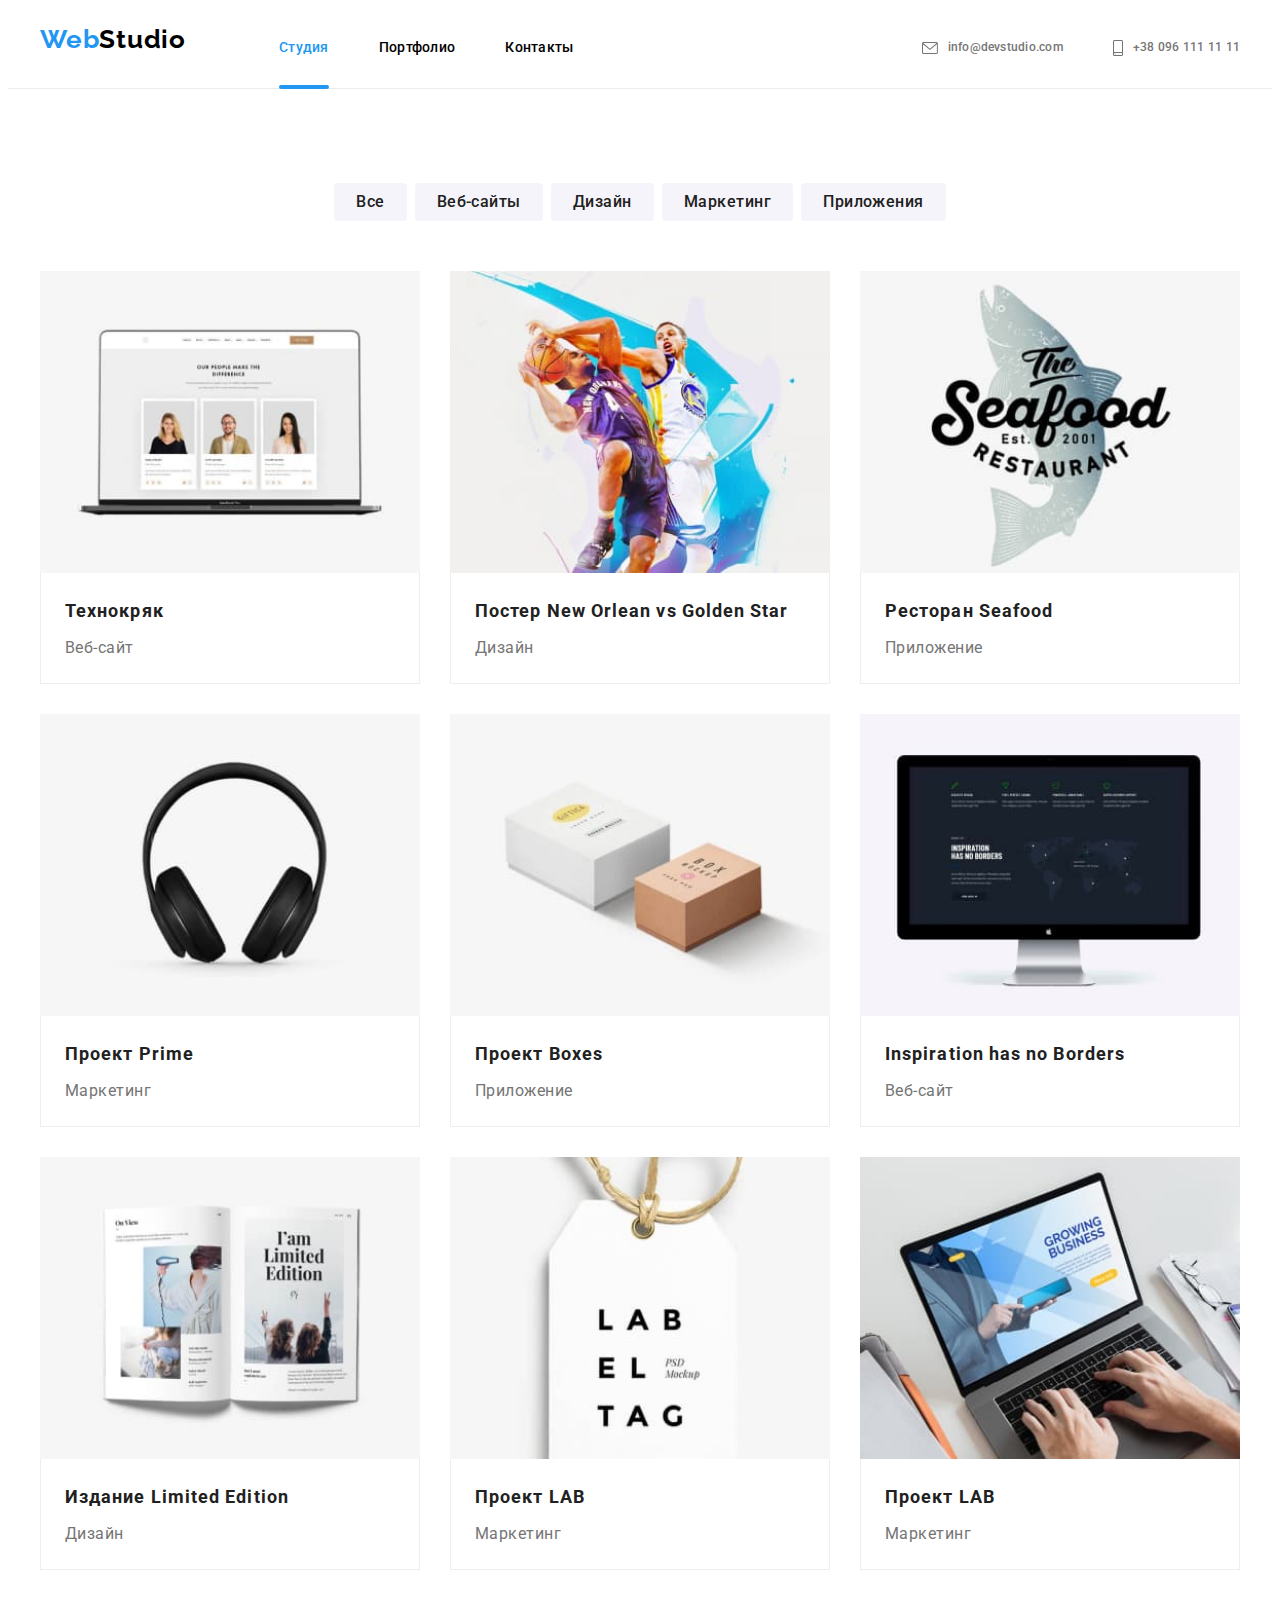
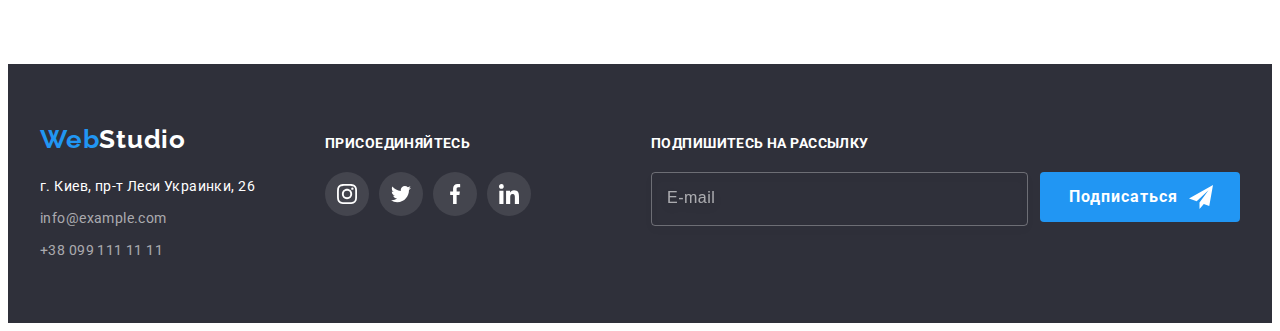
==== commit 00c45838: "виправлено зауваження №2. картинки через picture" ====
--- a/portfolio.html
+++ b/portfolio.html
@@ -130,12 +130,34 @@
             <li class="gallery__item">
               <a href="" class="gallery__link link">
                 <div class="gallery__img">
-                  <img
-                    srcset="./img/tehnokryak.jpg 1x, ./img/tehnokryak-2x.jpg 2x"
-                    src="./img/tehnokryak.jpg"
-                    alt="Проект Технокряк"
-                    width="370"
-                  />
+                  <picture>
+                    <source
+                      srcset="
+                        ./img/tehnokryak-des.jpg    1x,
+                        ./img/tehnokryak-des-2x.jpg 2x
+                      "
+                      media="(min-width: 1200px)"
+                    />
+                    <source
+                      srcset="
+                        ./img/tehnokryak-tab.jpg    1x,
+                        ./img/tehnokryak-tab-2x.jpg 2x
+                      "
+                      media="(min-width: 768px)"
+                    />
+                    <source
+                      srcset="
+                        ./img/tehnokryak-mob.jpg    1x,
+                        ./img/tehnokryak-mob-2x.jpg 2x
+                      "
+                      media="(min-width: 320px)"
+                    />
+                    <img
+                      src="./img/tehnokryak-mob.jpg"
+                      alt="Проект Технокряк"
+                      width="450"
+                    />
+                  </picture>
                   <p class="gallery__top-text">
                     Ресурс предлагает комплексные предложения с разным уровнем
                     функционала и сервисов. Все это позволит посетителю получить
@@ -152,12 +174,34 @@
             <li class="gallery__item">
               <a href="" class="gallery__link link">
                 <div class="gallery__img">
-                  <img
-                    srcset="./img/orlean.jpg 1x, ./img/orlean-2x.jpg 2x"
-                    src="./img/orlean.jpg"
-                    alt="Проект New Orlean vs Golden Star"
-                    width="370"
-                  />
+                  <picture>
+                    <source
+                      srcset="
+                        ./img/orlean-des.jpg    1x,
+                        ./img/orlean-des-2x.jpg 2x
+                      "
+                      media="(min-width: 1200px)"
+                    />
+                    <source
+                      srcset="
+                        ./img/orlean-tab.jpg    1x,
+                        ./img/orlean-tab-2x.jpg 2x
+                      "
+                      media="(min-width: 768px)"
+                    />
+                    <source
+                      srcset="
+                        ./img/orlean-mob.jpg    1x,
+                        ./img/orlean-mob-2x.jpg 2x
+                      "
+                      media="(min-width: 320px)"
+                    />
+                    <img
+                      src="./img/orlean-mob.jpg"
+                      alt="Проект New Orlean vs Golden Star"
+                      width="450"
+                    />
+                  </picture>
                   <p class="gallery__top-text">
                     Ресурс предлагает комплексные предложения с разным уровнем
                     функционала и сервисов. Все это позволит посетителю получить
@@ -176,12 +220,35 @@
             <li class="gallery__item">
               <a href="" class="gallery__link link">
                 <div class="gallery__img">
-                  <img
-                    srcset="./img/seafood.jpg 1x, ./img/seafood-2x.jpg 2x"
-                    src="./img/seafood.jpg"
-                    alt="Проект Ресторан Seafood"
-                    width="370"
-                  />
+                  <picture>
+                    <source
+                      srcset="
+                        ./img/seafood-des.jpg    1x,
+                        ./img/seafood-des-2x.jpg 2x
+                      "
+                      media="(min-width: 1200px)"
+                    />
+                    <source
+                      srcset="
+                        ./img/seafood-tab.jpg    1x,
+                        ./img/seafood-tab-2x.jpg 2x
+                      "
+                      media="(min-width: 768px)"
+                    />
+                    <source
+                      srcset="
+                        ./img/seafood-mob.jpg    1x,
+                        ./img/seafood-mob-2x.jpg 2x
+                      "
+                      media="(min-width: 320px)"
+                    />
+                    <img
+                      src="./img/seafood-mob.jpg"
+                      alt="Проект Ресторан Seafood"
+                      width="450"
+                    />
+                  </picture>
+
                   <p class="gallery__top-text">
                     Ресурс предлагает комплексные предложения с разным уровнем
                     функционала и сервисов. Все это позволит посетителю получить
@@ -198,12 +265,25 @@
             <li class="gallery__item">
               <a href="" class="gallery__link link">
                 <div class="gallery__img">
-                  <img
-                    srcset="./img/prime.jpg 1x, ./img/prime-2x.jpg 2x"
-                    src="./img/prime.jpg"
-                    alt="Проект Prime"
-                    width="370"
-                  />
+                  <picture>
+                    <source
+                      srcset="./img/prime-des.jpg 1x, ./img/prime-des-2x.jpg 2x"
+                      media="(min-width: 1200px)"
+                    />
+                    <source
+                      srcset="./img/prime-tab.jpg 1x, ./img/prime-tab-2x.jpg 2x"
+                      media="(min-width: 768px)"
+                    />
+                    <source
+                      srcset="./img/prime-mob.jpg 1x, ./img/prime-mob-2x.jpg 2x"
+                      media="(min-width: 320px)"
+                    />
+                    <img
+                      src="./img/prime-mob.jpg"
+                      alt="Проект Prime"
+                      width="450"
+                    />
+                  </picture>
                   <p class="gallery__top-text">
                     Ресурс предлагает комплексные предложения с разным уровнем
                     функционала и сервисов. Все это позволит посетителю получить
@@ -220,12 +300,25 @@
             <li class="gallery__item">
               <a href="" class="gallery__link link">
                 <div class="gallery__img">
-                  <img
-                    srcset="./img/boxes.jpg 1x, ./img/boxes-2x.jpg 2x"
-                    src="./img/boxes.jpg"
-                    alt="Проект Boxes"
-                    width="370"
-                  />
+                  <picture>
+                    <source
+                      srcset="./img/boxes-des.jpg 1x, ./img/boxes-des-2x.jpg 2x"
+                      media="(min-width: 1200px)"
+                    />
+                    <source
+                      srcset="./img/boxes-tab.jpg 1x, ./img/boxes-tab-2x.jpg 2x"
+                      media="(min-width: 768px)"
+                    />
+                    <source
+                      srcset="./img/boxes-mob.jpg 1x, ./img/boxes-mob-2x.jpg 2x"
+                      media="(min-width: 320px)"
+                    />
+                    <img
+                      src="./img/boxes-mob.jpg"
+                      alt="Проект boxes"
+                      width="450"
+                    />
+                  </picture>
                   <p class="gallery__top-text">
                     Ресурс предлагает комплексные предложения с разным уровнем
                     функционала и сервисов. Все это позволит посетителю получить
@@ -242,12 +335,34 @@
             <li class="gallery__item">
               <a href="" class="gallery__link link">
                 <div class="gallery__img">
-                  <img
-                    srcset="./img/borders.jpg 1x, ./img/borders-2x.jpg 2x"
-                    src="./img/borders.jpg"
-                    alt="Проект Inspiration has no Borders"
-                    width="370"
-                  />
+                  <picture>
+                    <source
+                      srcset="
+                        ./img/borders-des.jpg    1x,
+                        ./img/borders-des-2x.jpg 2x
+                      "
+                      media="(min-width: 1200px)"
+                    />
+                    <source
+                      srcset="
+                        ./img/borders-tab.jpg    1x,
+                        ./img/borders-tab-2x.jpg 2x
+                      "
+                      media="(min-width: 768px)"
+                    />
+                    <source
+                      srcset="
+                        ./img/borders-mob.jpg    1x,
+                        ./img/borders-mob-2x.jpg 2x
+                      "
+                      media="(min-width: 320px)"
+                    />
+                    <img
+                      src="./img/borders-mob.jpg"
+                      alt="Проект borders"
+                      width="450"
+                    />
+                  </picture>
                   <p class="gallery__top-text">
                     Ресурс предлагает комплексные предложения с разным уровнем
                     функционала и сервисов. Все это позволит посетителю получить
@@ -264,12 +379,34 @@
             <li class="gallery__item">
               <a href="" class="gallery__link link">
                 <div class="gallery__img">
-                  <img
-                    srcset="./img/edition.jpg 1x, ./img/edition-2x.jpg 2x"
-                    src="./img/edition.jpg"
-                    alt="Проект Limited Edition"
-                    width="370"
-                  />
+                  <picture>
+                    <source
+                      srcset="
+                        ./img/edition-des.jpg    1x,
+                        ./img/edition-des-2x.jpg 2x
+                      "
+                      media="(min-width: 1200px)"
+                    />
+                    <source
+                      srcset="
+                        ./img/edition-tab.jpg    1x,
+                        ./img/edition-tab-2x.jpg 2x
+                      "
+                      media="(min-width: 768px)"
+                    />
+                    <source
+                      srcset="
+                        ./img/edition-mob.jpg    1x,
+                        ./img/edition-mob-2x.jpg 2x
+                      "
+                      media="(min-width: 320px)"
+                    />
+                    <img
+                      src="./img/edition-mob.jpg"
+                      alt="Проект edition"
+                      width="450"
+                    />
+                  </picture>
                   <p class="gallery__top-text">
                     Ресурс предлагает комплексные предложения с разным уровнем
                     функционала и сервисов. Все это позволит посетителю получить
@@ -286,12 +423,21 @@
             <li class="gallery__item">
               <a href="" class="gallery__link link">
                 <div class="gallery__img">
-                  <img
-                    srcset="./img/lab.jpg 1x, ./img/lab-2x.jpg 2x"
-                    src="./img/lab.jpg"
-                    alt="Проект LAB"
-                    width="370"
-                  />
+                  <picture>
+                    <source
+                      srcset="./img/lab-des.jpg 1x, ./img/lab-des-2x.jpg 2x"
+                      media="(min-width: 1200px)"
+                    />
+                    <source
+                      srcset="./img/lab-tab.jpg 1x, ./img/lab-tab-2x.jpg 2x"
+                      media="(min-width: 768px)"
+                    />
+                    <source
+                      srcset="./img/lab-mob.jpg 1x, ./img/lab-mob-2x.jpg 2x"
+                      media="(min-width: 320px)"
+                    />
+                    <img src="./img/lab-mob.jpg" alt="Проект lab" width="450" />
+                  </picture>
                   <p class="gallery__top-text">
                     Ресурс предлагает комплексные предложения с разным уровнем
                     функционала и сервисов. Все это позволит посетителю получить
@@ -308,12 +454,34 @@
             <li class="gallery__item">
               <a href="" class="gallery__link link">
                 <div class="gallery__img">
-                  <img
-                    srcset="./img/business.jpg 1x, ./img/business-2x.jpg 2x"
-                    src="./img/business.jpg"
-                    alt="Проект Growing Business"
-                    width="370"
-                  />
+                  <picture>
+                    <source
+                      srcset="
+                        ./img/business-des.jpg    1x,
+                        ./img/business-des-2x.jpg 2x
+                      "
+                      media="(min-width: 1200px)"
+                    />
+                    <source
+                      srcset="
+                        ./img/business-tab.jpg    1x,
+                        ./img/business-tab-2x.jpg 2x
+                      "
+                      media="(min-width: 768px)"
+                    />
+                    <source
+                      srcset="
+                        ./img/business-mob.jpg    1x,
+                        ./img/business-mob-2x.jpg 2x
+                      "
+                      media="(min-width: 320px)"
+                    />
+                    <img
+                      src="./img/business-mob.jpg"
+                      alt="Проект business"
+                      width="450"
+                    />
+                  </picture>
                   <p class="gallery__top-text">
                     Ресурс предлагает комплексные предложения с разным уровнем
                     функционала и сервисов. Все это позволит посетителю получить
